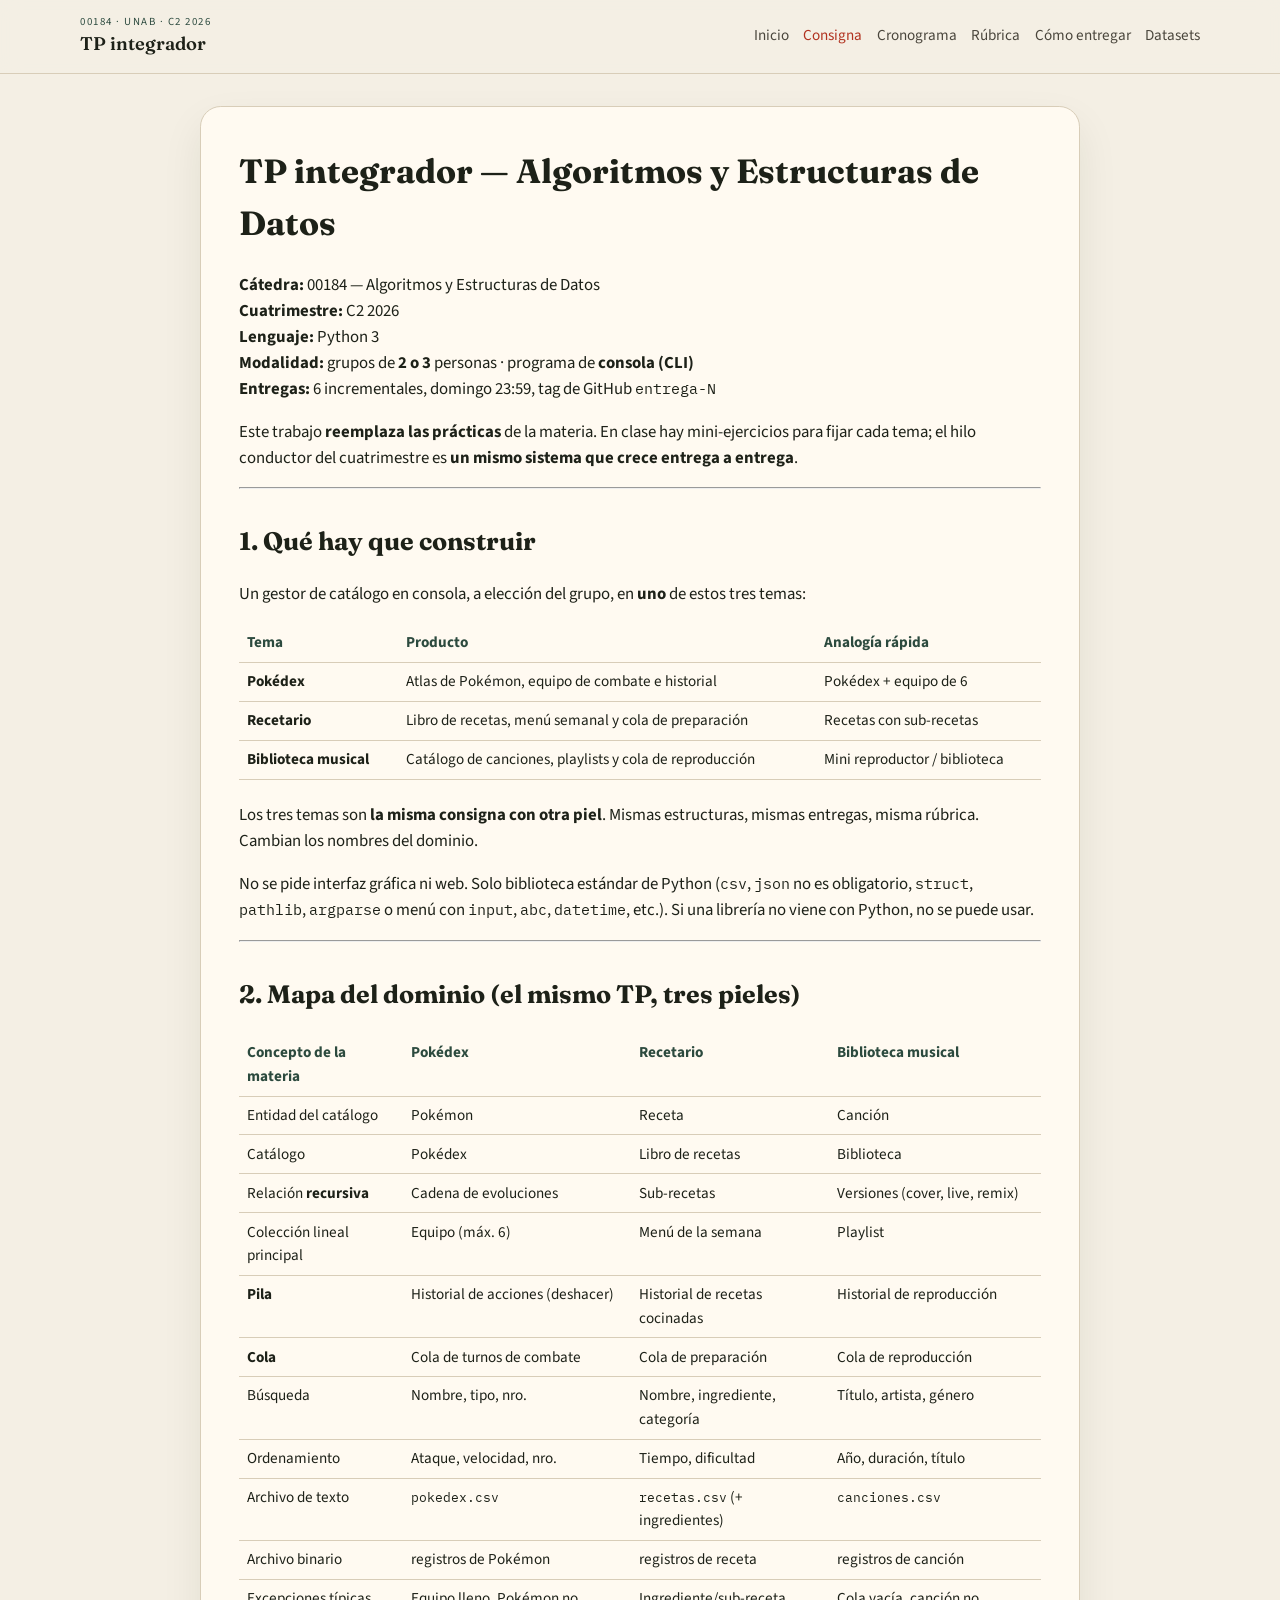
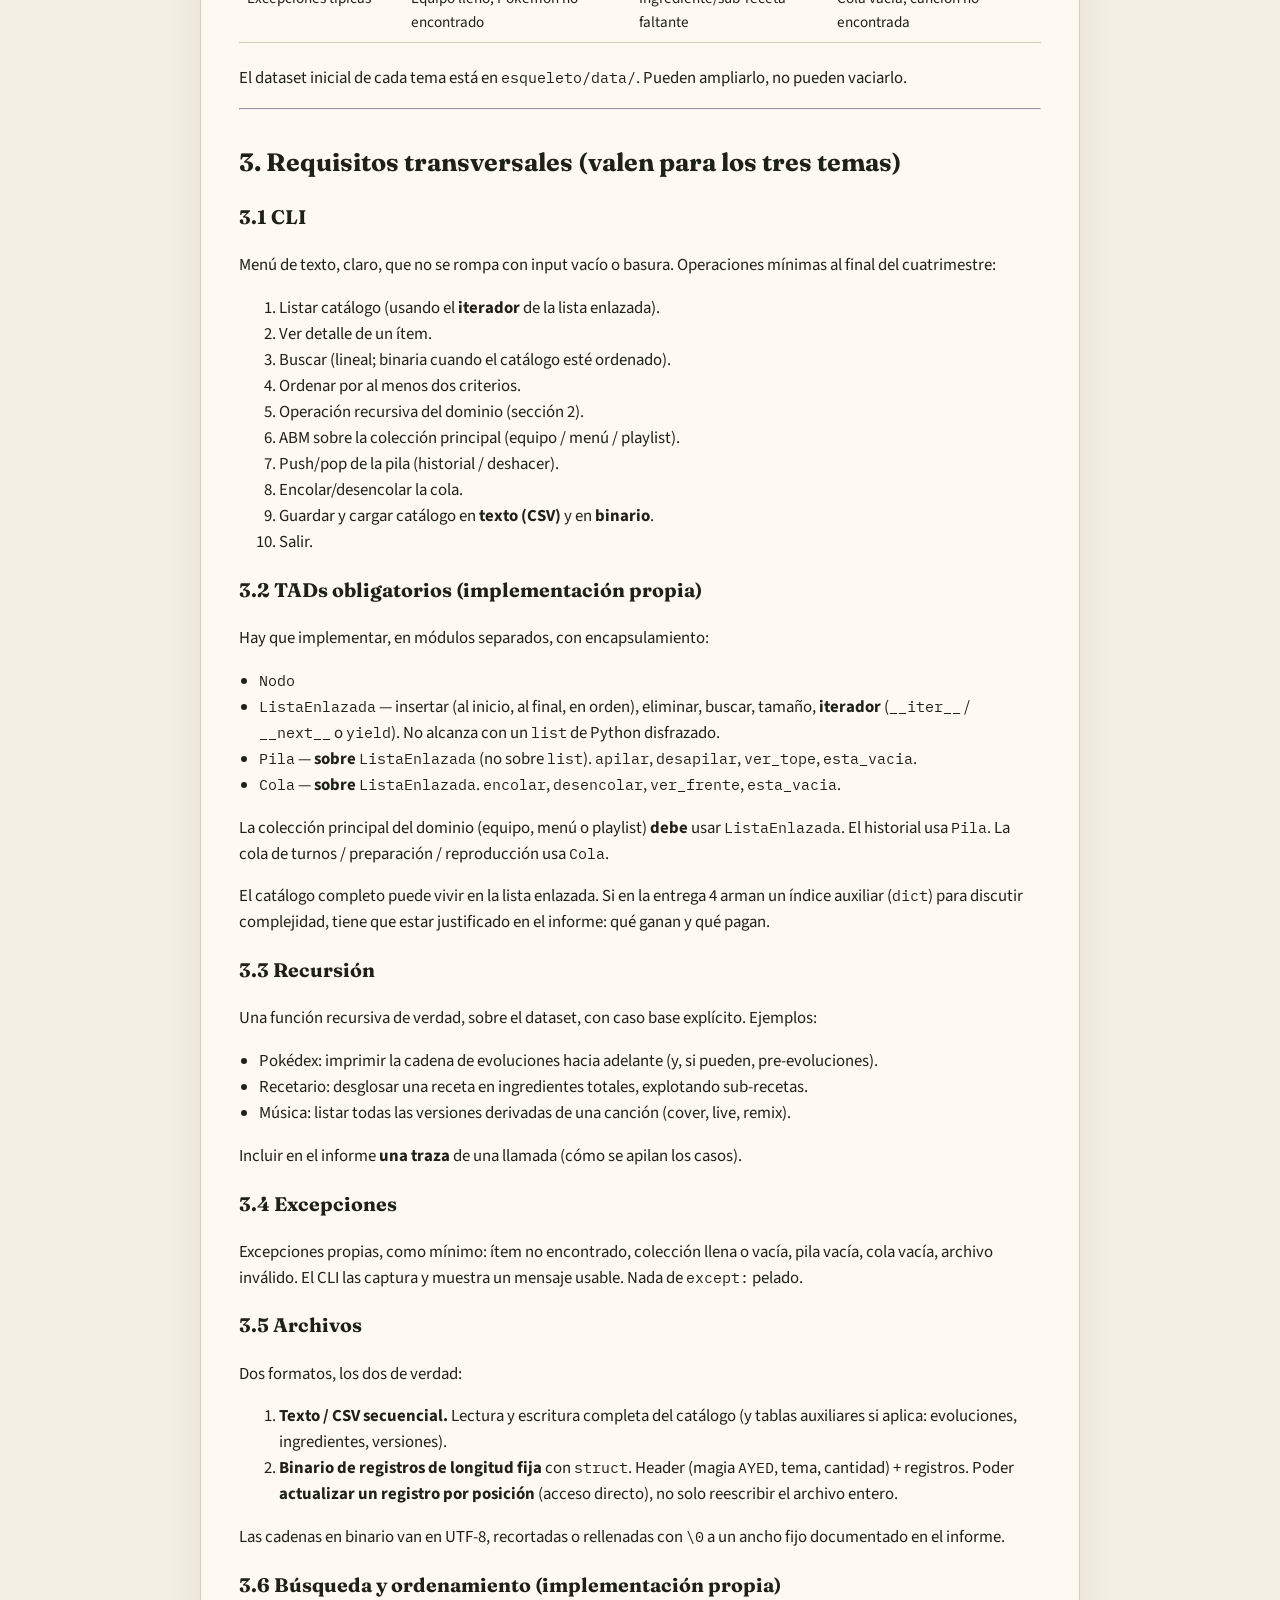
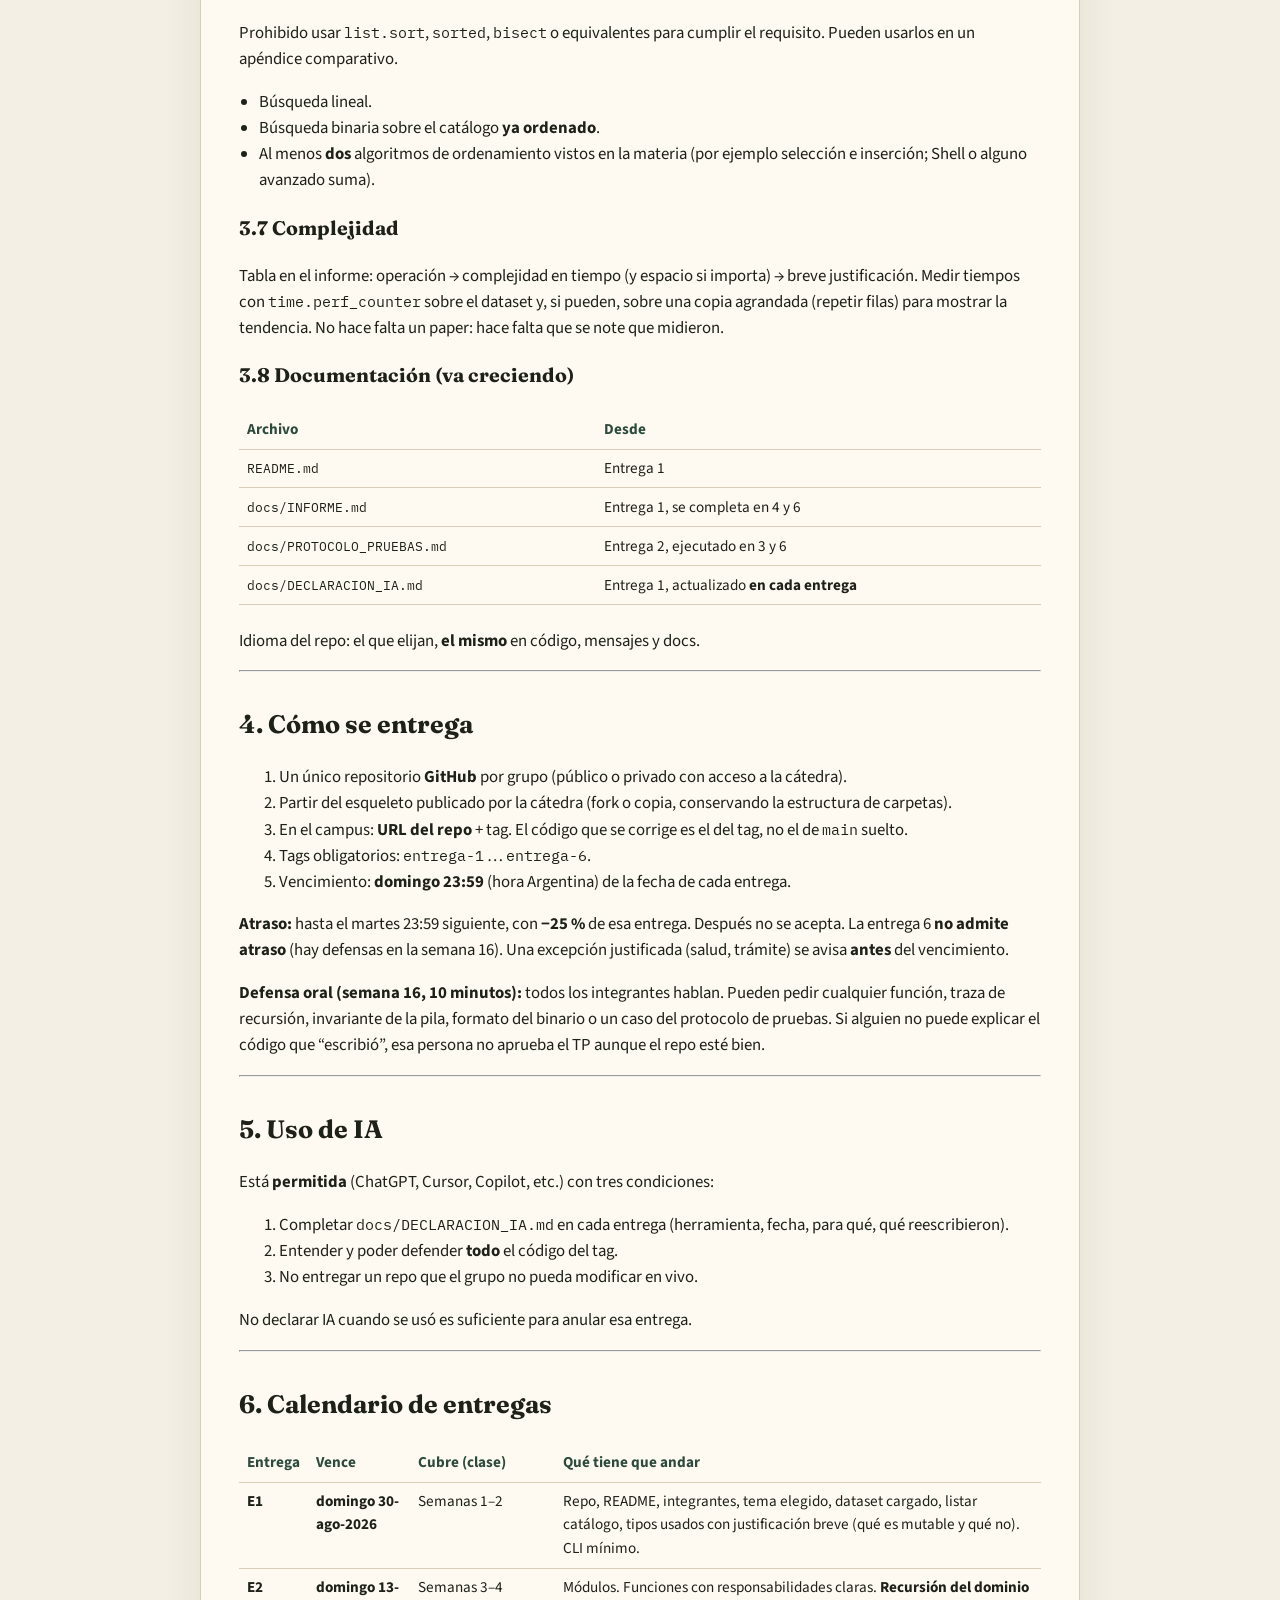
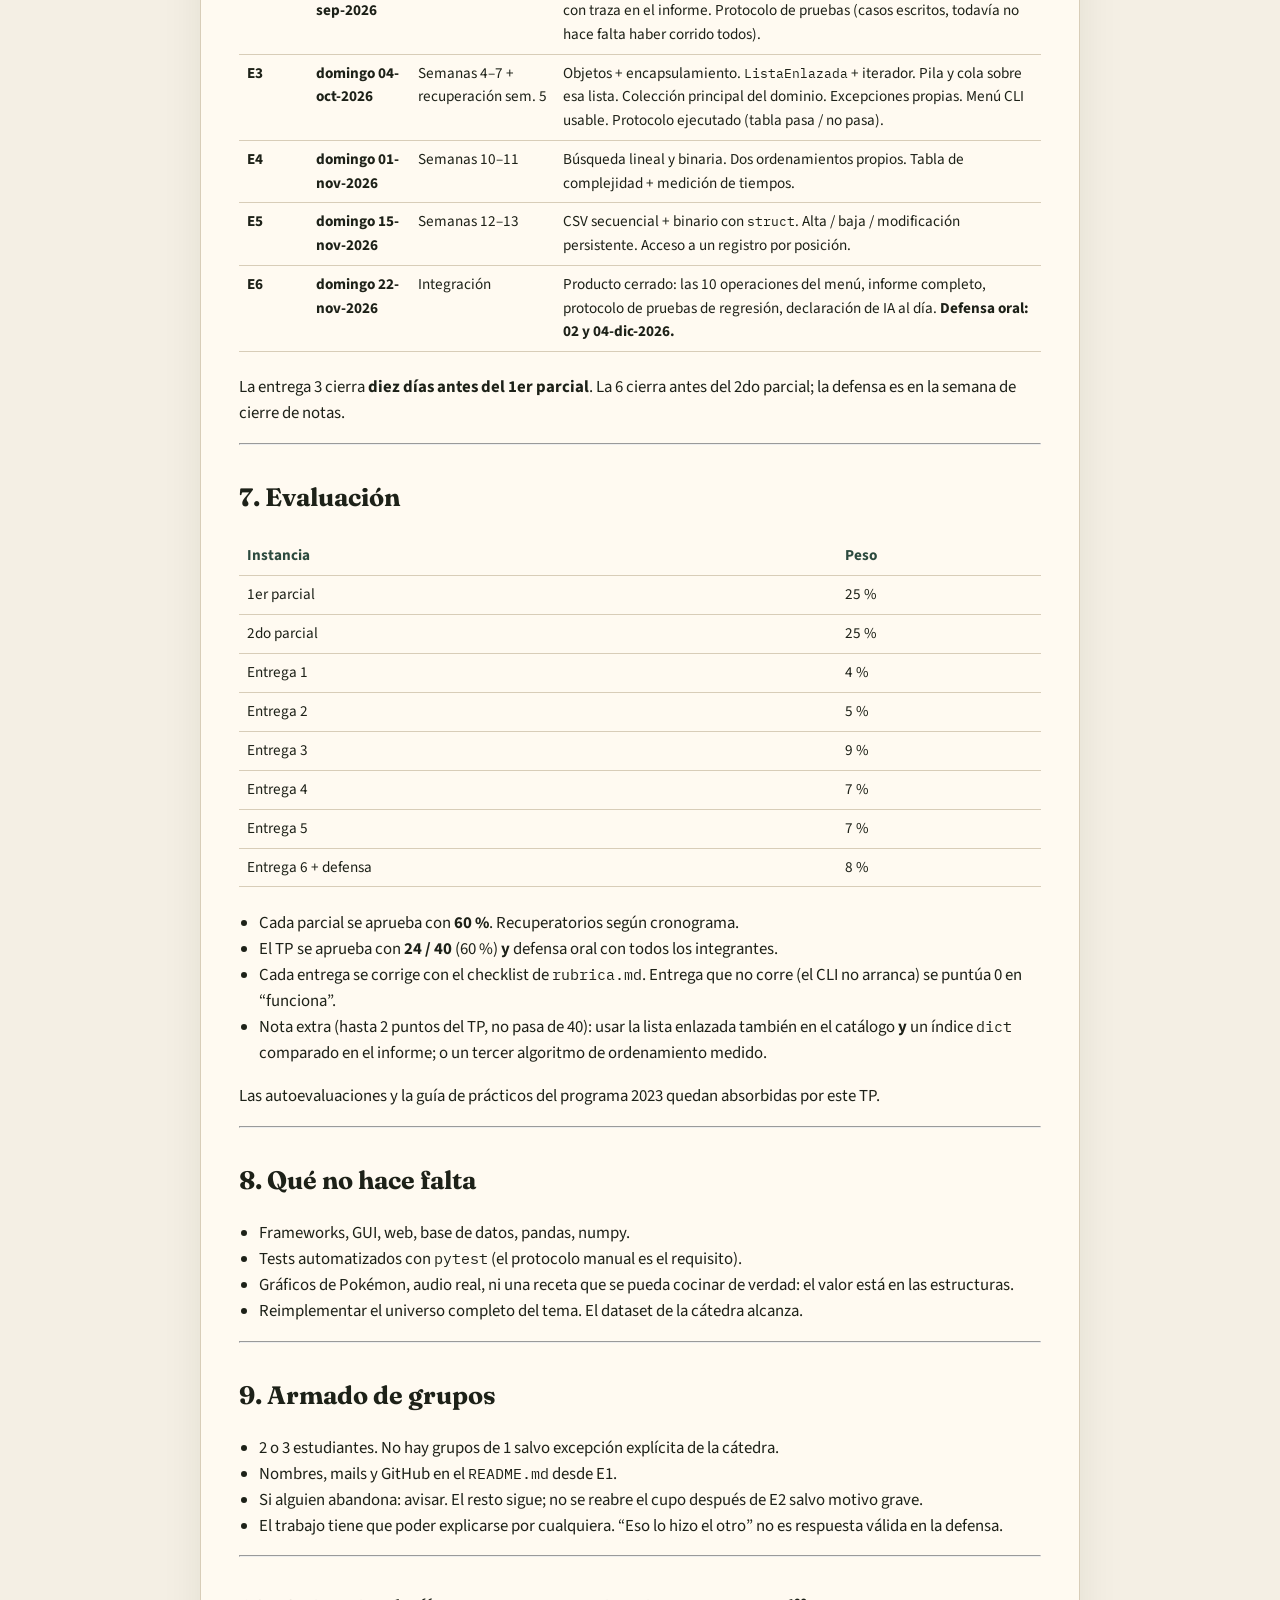
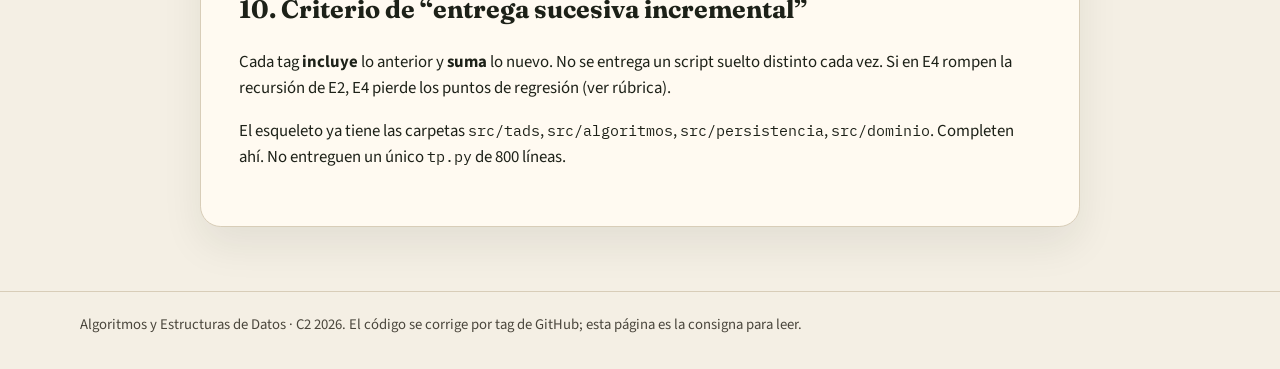
==== docs/consigna.html @ c423f1ad "Publicar TP integrador AyED C2 2026 con sitio GitHub Pages. Co-authored-by: Cursor <cursoragent@curs" ====
<!DOCTYPE html>
<html lang="es">
<head>
  <meta charset="utf-8">
  <meta name="viewport" content="width=device-width, initial-scale=1">
  <title>Consigna — AyED C2 2026</title>
  <link rel="preconnect" href="https://fonts.googleapis.com">
  <link rel="preconnect" href="https://fonts.gstatic.com" crossorigin>
  <link href="https://fonts.googleapis.com/css2?family=Fraunces:opsz,wght@9..144,500;9..144,600&family=IBM+Plex+Mono:wght@400;600&family=Source+Sans+3:wght@400;600;700&display=swap" rel="stylesheet">
  <link rel="stylesheet" href="assets/style.css">
</head>
<body>
  <header class="site-header">
    <div class="wrap header-inner">
      <a class="brand" href="index.html">
        <small>00184 · UNaB · C2 2026</small>
        <strong>TP integrador</strong>
      </a>
      <nav>
        <a href="index.html">Inicio</a>
        <a href="consigna.html" aria-current="page">Consigna</a>
        <a href="cronograma.html">Cronograma</a>
        <a href="rubrica.html">Rúbrica</a>
        <a href="entregar.html">Cómo entregar</a>
        <a href="datasets.html">Datasets</a>
      </nav>
    </div>
  </header>
  <main class="doc">
    <h1>TP integrador — Algoritmos y Estructuras de Datos</h1>
<p><strong>Cátedra:</strong> 00184 — Algoritmos y Estructuras de Datos<br />
<strong>Cuatrimestre:</strong> C2 2026<br />
<strong>Lenguaje:</strong> Python 3<br />
<strong>Modalidad:</strong> grupos de <strong>2 o 3</strong> personas · programa de <strong>consola (CLI)</strong><br />
<strong>Entregas:</strong> 6 incrementales, domingo 23:59, tag de GitHub <code>entrega-N</code></p>
<p>Este trabajo <strong>reemplaza las prácticas</strong> de la materia. En clase hay mini-ejercicios para fijar cada tema; el hilo conductor del cuatrimestre es <strong>un mismo sistema que crece entrega a entrega</strong>.</p>
<hr />
<h2>1. Qué hay que construir</h2>
<p>Un gestor de catálogo en consola, a elección del grupo, en <strong>uno</strong> de estos tres temas:</p>
<table>
<thead>
<tr>
<th>Tema</th>
<th>Producto</th>
<th>Analogía rápida</th>
</tr>
</thead>
<tbody>
<tr>
<td><strong>Pokédex</strong></td>
<td>Atlas de Pokémon, equipo de combate e historial</td>
<td>Pokédex + equipo de 6</td>
</tr>
<tr>
<td><strong>Recetario</strong></td>
<td>Libro de recetas, menú semanal y cola de preparación</td>
<td>Recetas con sub-recetas</td>
</tr>
<tr>
<td><strong>Biblioteca musical</strong></td>
<td>Catálogo de canciones, playlists y cola de reproducción</td>
<td>Mini reproductor / biblioteca</td>
</tr>
</tbody>
</table>
<p>Los tres temas son <strong>la misma consigna con otra piel</strong>. Mismas estructuras, mismas entregas, misma rúbrica. Cambian los nombres del dominio.</p>
<p>No se pide interfaz gráfica ni web. Solo biblioteca estándar de Python (<code>csv</code>, <code>json</code> no es obligatorio, <code>struct</code>, <code>pathlib</code>, <code>argparse</code> o menú con <code>input</code>, <code>abc</code>, <code>datetime</code>, etc.). Si una librería no viene con Python, no se puede usar.</p>
<hr />
<h2>2. Mapa del dominio (el mismo TP, tres pieles)</h2>
<table>
<thead>
<tr>
<th>Concepto de la materia</th>
<th>Pokédex</th>
<th>Recetario</th>
<th>Biblioteca musical</th>
</tr>
</thead>
<tbody>
<tr>
<td>Entidad del catálogo</td>
<td>Pokémon</td>
<td>Receta</td>
<td>Canción</td>
</tr>
<tr>
<td>Catálogo</td>
<td>Pokédex</td>
<td>Libro de recetas</td>
<td>Biblioteca</td>
</tr>
<tr>
<td>Relación <strong>recursiva</strong></td>
<td>Cadena de evoluciones</td>
<td>Sub-recetas</td>
<td>Versiones (cover, live, remix)</td>
</tr>
<tr>
<td>Colección lineal principal</td>
<td>Equipo (máx. 6)</td>
<td>Menú de la semana</td>
<td>Playlist</td>
</tr>
<tr>
<td><strong>Pila</strong></td>
<td>Historial de acciones (deshacer)</td>
<td>Historial de recetas cocinadas</td>
<td>Historial de reproducción</td>
</tr>
<tr>
<td><strong>Cola</strong></td>
<td>Cola de turnos de combate</td>
<td>Cola de preparación</td>
<td>Cola de reproducción</td>
</tr>
<tr>
<td>Búsqueda</td>
<td>Nombre, tipo, nro.</td>
<td>Nombre, ingrediente, categoría</td>
<td>Título, artista, género</td>
</tr>
<tr>
<td>Ordenamiento</td>
<td>Ataque, velocidad, nro.</td>
<td>Tiempo, dificultad</td>
<td>Año, duración, título</td>
</tr>
<tr>
<td>Archivo de texto</td>
<td><code>pokedex.csv</code></td>
<td><code>recetas.csv</code> (+ ingredientes)</td>
<td><code>canciones.csv</code></td>
</tr>
<tr>
<td>Archivo binario</td>
<td>registros de Pokémon</td>
<td>registros de receta</td>
<td>registros de canción</td>
</tr>
<tr>
<td>Excepciones típicas</td>
<td>Equipo lleno, Pokémon no encontrado</td>
<td>Ingrediente/sub-receta faltante</td>
<td>Cola vacía, canción no encontrada</td>
</tr>
</tbody>
</table>
<p>El dataset inicial de cada tema está en <code>esqueleto/data/</code>. Pueden ampliarlo, no pueden vaciarlo.</p>
<hr />
<h2>3. Requisitos transversales (valen para los tres temas)</h2>
<h3>3.1 CLI</h3>
<p>Menú de texto, claro, que no se rompa con input vacío o basura. Operaciones mínimas al final del cuatrimestre:</p>
<ol>
<li>Listar catálogo (usando el <strong>iterador</strong> de la lista enlazada).</li>
<li>Ver detalle de un ítem.</li>
<li>Buscar (lineal; binaria cuando el catálogo esté ordenado).</li>
<li>Ordenar por al menos dos criterios.</li>
<li>Operación recursiva del dominio (sección 2).</li>
<li>ABM sobre la colección principal (equipo / menú / playlist).</li>
<li>Push/pop de la pila (historial / deshacer).</li>
<li>Encolar/desencolar la cola.</li>
<li>Guardar y cargar catálogo en <strong>texto (CSV)</strong> y en <strong>binario</strong>.</li>
<li>Salir.</li>
</ol>
<h3>3.2 TADs obligatorios (implementación propia)</h3>
<p>Hay que implementar, en módulos separados, con encapsulamiento:</p>
<ul>
<li><code>Nodo</code></li>
<li><code>ListaEnlazada</code> — insertar (al inicio, al final, en orden), eliminar, buscar, tamaño, <strong>iterador</strong> (<code>__iter__</code> / <code>__next__</code> o <code>yield</code>). No alcanza con un <code>list</code> de Python disfrazado.</li>
<li><code>Pila</code> — <strong>sobre</strong> <code>ListaEnlazada</code> (no sobre <code>list</code>). <code>apilar</code>, <code>desapilar</code>, <code>ver_tope</code>, <code>esta_vacia</code>.</li>
<li><code>Cola</code> — <strong>sobre</strong> <code>ListaEnlazada</code>. <code>encolar</code>, <code>desencolar</code>, <code>ver_frente</code>, <code>esta_vacia</code>.</li>
</ul>
<p>La colección principal del dominio (equipo, menú o playlist) <strong>debe</strong> usar <code>ListaEnlazada</code>. El historial usa <code>Pila</code>. La cola de turnos / preparación / reproducción usa <code>Cola</code>.</p>
<p>El catálogo completo puede vivir en la lista enlazada. Si en la entrega 4 arman un índice auxiliar (<code>dict</code>) para discutir complejidad, tiene que estar justificado en el informe: qué ganan y qué pagan.</p>
<h3>3.3 Recursión</h3>
<p>Una función recursiva de verdad, sobre el dataset, con caso base explícito. Ejemplos:</p>
<ul>
<li>Pokédex: imprimir la cadena de evoluciones hacia adelante (y, si pueden, pre-evoluciones).</li>
<li>Recetario: desglosar una receta en ingredientes totales, explotando sub-recetas.</li>
<li>Música: listar todas las versiones derivadas de una canción (cover, live, remix).</li>
</ul>
<p>Incluir en el informe <strong>una traza</strong> de una llamada (cómo se apilan los casos).</p>
<h3>3.4 Excepciones</h3>
<p>Excepciones propias, como mínimo: ítem no encontrado, colección llena o vacía, pila vacía, cola vacía, archivo inválido. El CLI las captura y muestra un mensaje usable. Nada de <code>except:</code> pelado.</p>
<h3>3.5 Archivos</h3>
<p>Dos formatos, los dos de verdad:</p>
<ol>
<li><strong>Texto / CSV secuencial.</strong> Lectura y escritura completa del catálogo (y tablas auxiliares si aplica: evoluciones, ingredientes, versiones).</li>
<li><strong>Binario de registros de longitud fija</strong> con <code>struct</code>. Header (magia <code>AYED</code>, tema, cantidad) + registros. Poder <strong>actualizar un registro por posición</strong> (acceso directo), no solo reescribir el archivo entero.</li>
</ol>
<p>Las cadenas en binario van en UTF-8, recortadas o rellenadas con <code>\0</code> a un ancho fijo documentado en el informe.</p>
<h3>3.6 Búsqueda y ordenamiento (implementación propia)</h3>
<p>Prohibido usar <code>list.sort</code>, <code>sorted</code>, <code>bisect</code> o equivalentes para cumplir el requisito. Pueden usarlos en un apéndice comparativo.</p>
<ul>
<li>Búsqueda lineal.</li>
<li>Búsqueda binaria sobre el catálogo <strong>ya ordenado</strong>.</li>
<li>Al menos <strong>dos</strong> algoritmos de ordenamiento vistos en la materia (por ejemplo selección e inserción; Shell o alguno avanzado suma).</li>
</ul>
<h3>3.7 Complejidad</h3>
<p>Tabla en el informe: operación → complejidad en tiempo (y espacio si importa) → breve justificación. Medir tiempos con <code>time.perf_counter</code> sobre el dataset y, si pueden, sobre una copia agrandada (repetir filas) para mostrar la tendencia. No hace falta un paper: hace falta que se note que midieron.</p>
<h3>3.8 Documentación (va creciendo)</h3>
<table>
<thead>
<tr>
<th>Archivo</th>
<th>Desde</th>
</tr>
</thead>
<tbody>
<tr>
<td><code>README.md</code></td>
<td>Entrega 1</td>
</tr>
<tr>
<td><code>docs/INFORME.md</code></td>
<td>Entrega 1, se completa en 4 y 6</td>
</tr>
<tr>
<td><code>docs/PROTOCOLO_PRUEBAS.md</code></td>
<td>Entrega 2, ejecutado en 3 y 6</td>
</tr>
<tr>
<td><code>docs/DECLARACION_IA.md</code></td>
<td>Entrega 1, actualizado <strong>en cada entrega</strong></td>
</tr>
</tbody>
</table>
<p>Idioma del repo: el que elijan, <strong>el mismo</strong> en código, mensajes y docs.</p>
<hr />
<h2>4. Cómo se entrega</h2>
<ol>
<li>Un único repositorio <strong>GitHub</strong> por grupo (público o privado con acceso a la cátedra).</li>
<li>Partir del esqueleto publicado por la cátedra (fork o copia, conservando la estructura de carpetas).</li>
<li>En el campus: <strong>URL del repo</strong> + tag. El código que se corrige es el del tag, no el de <code>main</code> suelto.</li>
<li>Tags obligatorios: <code>entrega-1</code> … <code>entrega-6</code>.</li>
<li>Vencimiento: <strong>domingo 23:59</strong> (hora Argentina) de la fecha de cada entrega.</li>
</ol>
<p><strong>Atraso:</strong> hasta el martes 23:59 siguiente, con <strong>−25 %</strong> de esa entrega. Después no se acepta. La entrega 6 <strong>no admite atraso</strong> (hay defensas en la semana 16). Una excepción justificada (salud, trámite) se avisa <strong>antes</strong> del vencimiento.</p>
<p><strong>Defensa oral (semana 16, 10 minutos):</strong> todos los integrantes hablan. Pueden pedir cualquier función, traza de recursión, invariante de la pila, formato del binario o un caso del protocolo de pruebas. Si alguien no puede explicar el código que “escribió”, esa persona no aprueba el TP aunque el repo esté bien.</p>
<hr />
<h2>5. Uso de IA</h2>
<p>Está <strong>permitida</strong> (ChatGPT, Cursor, Copilot, etc.) con tres condiciones:</p>
<ol>
<li>Completar <code>docs/DECLARACION_IA.md</code> en cada entrega (herramienta, fecha, para qué, qué reescribieron).</li>
<li>Entender y poder defender <strong>todo</strong> el código del tag.</li>
<li>No entregar un repo que el grupo no pueda modificar en vivo.</li>
</ol>
<p>No declarar IA cuando se usó es suficiente para anular esa entrega.</p>
<hr />
<h2>6. Calendario de entregas</h2>
<table>
<thead>
<tr>
<th>Entrega</th>
<th>Vence</th>
<th>Cubre (clase)</th>
<th>Qué tiene que andar</th>
</tr>
</thead>
<tbody>
<tr>
<td><strong>E1</strong></td>
<td><strong>domingo 30-ago-2026</strong></td>
<td>Semanas 1–2</td>
<td>Repo, README, integrantes, tema elegido, dataset cargado, listar catálogo, tipos usados con justificación breve (qué es mutable y qué no). CLI mínimo.</td>
</tr>
<tr>
<td><strong>E2</strong></td>
<td><strong>domingo 13-sep-2026</strong></td>
<td>Semanas 3–4</td>
<td>Módulos. Funciones con responsabilidades claras. <strong>Recursión del dominio</strong> con traza en el informe. Protocolo de pruebas (casos escritos, todavía no hace falta haber corrido todos).</td>
</tr>
<tr>
<td><strong>E3</strong></td>
<td><strong>domingo 04-oct-2026</strong></td>
<td>Semanas 4–7 + recuperación sem. 5</td>
<td>Objetos + encapsulamiento. <code>ListaEnlazada</code> + iterador. Pila y cola sobre esa lista. Colección principal del dominio. Excepciones propias. Menú CLI usable. Protocolo ejecutado (tabla pasa / no pasa).</td>
</tr>
<tr>
<td><strong>E4</strong></td>
<td><strong>domingo 01-nov-2026</strong></td>
<td>Semanas 10–11</td>
<td>Búsqueda lineal y binaria. Dos ordenamientos propios. Tabla de complejidad + medición de tiempos.</td>
</tr>
<tr>
<td><strong>E5</strong></td>
<td><strong>domingo 15-nov-2026</strong></td>
<td>Semanas 12–13</td>
<td>CSV secuencial + binario con <code>struct</code>. Alta / baja / modificación persistente. Acceso a un registro por posición.</td>
</tr>
<tr>
<td><strong>E6</strong></td>
<td><strong>domingo 22-nov-2026</strong></td>
<td>Integración</td>
<td>Producto cerrado: las 10 operaciones del menú, informe completo, protocolo de pruebas de regresión, declaración de IA al día. <strong>Defensa oral: 02 y 04-dic-2026.</strong></td>
</tr>
</tbody>
</table>
<p>La entrega 3 cierra <strong>diez días antes del 1er parcial</strong>. La 6 cierra antes del 2do parcial; la defensa es en la semana de cierre de notas.</p>
<hr />
<h2>7. Evaluación</h2>
<table>
<thead>
<tr>
<th>Instancia</th>
<th>Peso</th>
</tr>
</thead>
<tbody>
<tr>
<td>1er parcial</td>
<td>25 %</td>
</tr>
<tr>
<td>2do parcial</td>
<td>25 %</td>
</tr>
<tr>
<td>Entrega 1</td>
<td>4 %</td>
</tr>
<tr>
<td>Entrega 2</td>
<td>5 %</td>
</tr>
<tr>
<td>Entrega 3</td>
<td>9 %</td>
</tr>
<tr>
<td>Entrega 4</td>
<td>7 %</td>
</tr>
<tr>
<td>Entrega 5</td>
<td>7 %</td>
</tr>
<tr>
<td>Entrega 6 + defensa</td>
<td>8 %</td>
</tr>
</tbody>
</table>
<ul>
<li>Cada parcial se aprueba con <strong>60 %</strong>. Recuperatorios según cronograma.</li>
<li>El TP se aprueba con <strong>24 / 40</strong> (60 %) <strong>y</strong> defensa oral con todos los integrantes.</li>
<li>Cada entrega se corrige con el checklist de <code>rubrica.md</code>. Entrega que no corre (el CLI no arranca) se puntúa 0 en “funciona”.</li>
<li>Nota extra (hasta 2 puntos del TP, no pasa de 40): usar la lista enlazada también en el catálogo <strong>y</strong> un índice <code>dict</code> comparado en el informe; o un tercer algoritmo de ordenamiento medido.</li>
</ul>
<p>Las autoevaluaciones y la guía de prácticos del programa 2023 quedan absorbidas por este TP.</p>
<hr />
<h2>8. Qué no hace falta</h2>
<ul>
<li>Frameworks, GUI, web, base de datos, pandas, numpy.</li>
<li>Tests automatizados con <code>pytest</code> (el protocolo manual es el requisito).</li>
<li>Gráficos de Pokémon, audio real, ni una receta que se pueda cocinar de verdad: el valor está en las estructuras.</li>
<li>Reimplementar el universo completo del tema. El dataset de la cátedra alcanza.</li>
</ul>
<hr />
<h2>9. Armado de grupos</h2>
<ul>
<li>2 o 3 estudiantes. No hay grupos de 1 salvo excepción explícita de la cátedra.</li>
<li>Nombres, mails y GitHub en el <code>README.md</code> desde E1.</li>
<li>Si alguien abandona: avisar. El resto sigue; no se reabre el cupo después de E2 salvo motivo grave.</li>
<li>El trabajo tiene que poder explicarse por cualquiera. “Eso lo hizo el otro” no es respuesta válida en la defensa.</li>
</ul>
<hr />
<h2>10. Criterio de “entrega sucesiva incremental”</h2>
<p>Cada tag <strong>incluye</strong> lo anterior y <strong>suma</strong> lo nuevo. No se entrega un script suelto distinto cada vez. Si en E4 rompen la recursión de E2, E4 pierde los puntos de regresión (ver rúbrica).</p>
<p>El esqueleto ya tiene las carpetas <code>src/tads</code>, <code>src/algoritmos</code>, <code>src/persistencia</code>, <code>src/dominio</code>. Completen ahí. No entreguen un único <code>tp.py</code> de 800 líneas.</p>
  </main>
  <footer class="site-footer">
    <div class="wrap">Algoritmos y Estructuras de Datos · C2 2026. El código se corrige por tag de GitHub; esta página es la consigna para leer.</div>
  </footer>
</body>
</html>
---- docs/assets/style.css ----
:root {
  --ink: #1d2118;
  --ink-soft: #4a463c;
  --paper: #f4efe4;
  --paper-2: #ebe3d2;
  --card: #fffaf1;
  --rule: #d8cdb8;
  --accent: #b1321f;
  --accent-soft: #f3d4c8;
  --forest: #2c4a3e;
  --poke: #c4452d;
  --cook: #3d6b4f;
  --music: #3a4a86;
  --shadow: 0 18px 40px rgba(29, 33, 24, 0.08);
}

* { box-sizing: border-box; }

html { scroll-behavior: smooth; }

body {
  margin: 0;
  color: var(--ink);
  background:
    radial-gradient(1200px 400px at 10% -10%, #f7e7d4 0%, transparent 55%),
    var(--paper);
  font-family: "Source Sans 3", "Segoe UI", sans-serif;
  font-size: 1.05rem;
  line-height: 1.55;
}

a { color: var(--accent); }
a:hover { color: var(--ink); }

.wrap {
  width: min(1120px, calc(100% - 2rem));
  margin-inline: auto;
}

.site-header {
  position: sticky;
  top: 0;
  z-index: 20;
  background: rgba(244, 239, 228, 0.92);
  border-bottom: 1px solid var(--rule);
  backdrop-filter: blur(10px);
}

.header-inner {
  display: flex;
  align-items: center;
  justify-content: space-between;
  gap: 1rem;
  padding: 0.85rem 0;
}

.brand {
  display: flex;
  flex-direction: column;
  text-decoration: none;
  color: var(--ink);
  min-width: 12rem;
}

.brand small {
  letter-spacing: 0.14em;
  text-transform: uppercase;
  font-size: 0.68rem;
  color: var(--forest);
}

.brand strong {
  font-family: Fraunces, Georgia, serif;
  font-size: 1.15rem;
  font-weight: 600;
}

nav {
  display: flex;
  flex-wrap: wrap;
  gap: 0.4rem 0.9rem;
}

nav a {
  text-decoration: none;
  color: var(--ink-soft);
  font-size: 0.95rem;
}

nav a[aria-current="page"],
nav a:hover {
  color: var(--accent);
}

.hero {
  padding: 3.2rem 0 2.2rem;
  display: grid;
  grid-template-columns: 1.3fr 0.9fr;
  gap: 2rem;
  align-items: end;
}

.hero h1 {
  font-family: Fraunces, Georgia, serif;
  font-weight: 560;
  font-size: clamp(2.2rem, 5vw, 4.1rem);
  line-height: 1.05;
  margin: 0 0 1rem;
}

.lede {
  font-size: 1.2rem;
  color: var(--ink-soft);
  max-width: 38rem;
}

.meta-pills {
  display: flex;
  flex-wrap: wrap;
  gap: 0.5rem;
  margin: 1.2rem 0 1.5rem;
}

.pill {
  border: 1px solid var(--rule);
  background: var(--card);
  border-radius: 999px;
  padding: 0.28rem 0.75rem;
  font-size: 0.88rem;
}

.actions {
  display: flex;
  flex-wrap: wrap;
  gap: 0.7rem;
}

.btn {
  display: inline-flex;
  align-items: center;
  gap: 0.4rem;
  text-decoration: none;
  border-radius: 999px;
  padding: 0.7rem 1.15rem;
  font-weight: 600;
}

.btn-primary {
  background: var(--accent);
  color: #fffaf1;
}

.btn-primary:hover { color: #fff; filter: brightness(1.05); }

.btn-ghost {
  background: transparent;
  color: var(--ink);
  border: 1px solid var(--ink);
}

.deadline {
  background: var(--card);
  border: 1px solid var(--rule);
  box-shadow: var(--shadow);
  padding: 1.3rem 1.4rem;
  border-radius: 1.2rem;
}

.deadline span {
  display: block;
  font-size: 0.78rem;
  letter-spacing: 0.12em;
  text-transform: uppercase;
  color: var(--accent);
}

.deadline strong {
  font-family: Fraunces, Georgia, serif;
  font-size: 1.7rem;
}

.themes {
  display: grid;
  grid-template-columns: repeat(3, 1fr);
  gap: 1rem;
  margin: 0.5rem 0 2.5rem;
}

.theme {
  background: var(--card);
  border: 1px solid var(--rule);
  border-radius: 1.15rem;
  padding: 1.2rem 1.25rem 1.3rem;
  box-shadow: var(--shadow);
  min-height: 13.5rem;
}

.theme h2 {
  font-family: Fraunces, Georgia, serif;
  margin: 0.3rem 0 0.6rem;
}

.kicker {
  font-size: 0.78rem;
  letter-spacing: 0.14em;
  text-transform: uppercase;
}

.theme.poke { border-top: 5px solid var(--poke); }
.theme.cook { border-top: 5px solid var(--cook); }
.theme.music { border-top: 5px solid var(--music); }

.grid-2 {
  display: grid;
  grid-template-columns: 1.15fr 0.85fr;
  gap: 1.2rem;
  margin-bottom: 2.5rem;
}

.panel {
  background: var(--card);
  border: 1px solid var(--rule);
  border-radius: 1.15rem;
  padding: 1.2rem 1.3rem;
}

.panel h2,
.doc h1,
.doc h2,
.doc h3 {
  font-family: Fraunces, Georgia, serif;
}

.entregas {
  list-style: none;
  margin: 0;
  padding: 0;
}

.entregas li {
  display: grid;
  grid-template-columns: 3.2rem 1fr auto;
  gap: 0.7rem;
  padding: 0.7rem 0;
  border-bottom: 1px solid var(--rule);
}

.entregas li:last-child { border-bottom: 0; }

.tag {
  font-weight: 700;
  color: var(--accent);
}

.bars {
  display: flex;
  height: 1.15rem;
  border-radius: 999px;
  overflow: hidden;
  margin: 0.8rem 0 1rem;
}

.bars span:nth-child(1) { flex: 25; background: var(--forest); }
.bars span:nth-child(2) { flex: 25; background: #6a8a76; }
.bars span:nth-child(3) { flex: 40; background: var(--accent); }

.legend { font-size: 0.92rem; color: var(--ink-soft); }

.doc {
  width: min(880px, calc(100% - 2rem));
  margin: 2rem auto 4rem;
  background: var(--card);
  border: 1px solid var(--rule);
  border-radius: 1.3rem;
  padding: clamp(1.2rem, 3vw, 2.4rem);
  box-shadow: var(--shadow);
}

.doc h1 { margin-top: 0; font-size: 2.1rem; }
.doc h2 { margin-top: 2rem; }
.doc table {
  width: 100%;
  border-collapse: collapse;
  font-size: 0.95rem;
  margin: 1rem 0 1.4rem;
}
.doc th, .doc td {
  border-bottom: 1px solid var(--rule);
  text-align: left;
  padding: 0.45rem 0.5rem;
  vertical-align: top;
}
.doc th { color: var(--forest); font-weight: 700; }
.doc code, .doc pre {
  font-family: "IBM Plex Mono", Consolas, monospace;
  font-size: 0.88em;
}
.doc pre {
  background: var(--paper-2);
  padding: 0.9rem 1rem;
  overflow: auto;
  border-radius: 0.7rem;
}
.doc ul { padding-left: 1.2rem; }

.site-footer {
  border-top: 1px solid var(--rule);
  padding: 1.4rem 0 2rem;
  color: var(--ink-soft);
  font-size: 0.92rem;
}

@media (max-width: 860px) {
  .hero, .themes, .grid-2, .entregas li {
    grid-template-columns: 1fr;
  }
  .header-inner { flex-direction: column; align-items: flex-start; }
}

@media print {
  .site-header, .site-footer, .actions, .btn { display: none !important; }
  body, .doc { background: #fff; box-shadow: none; border: 0; }
}
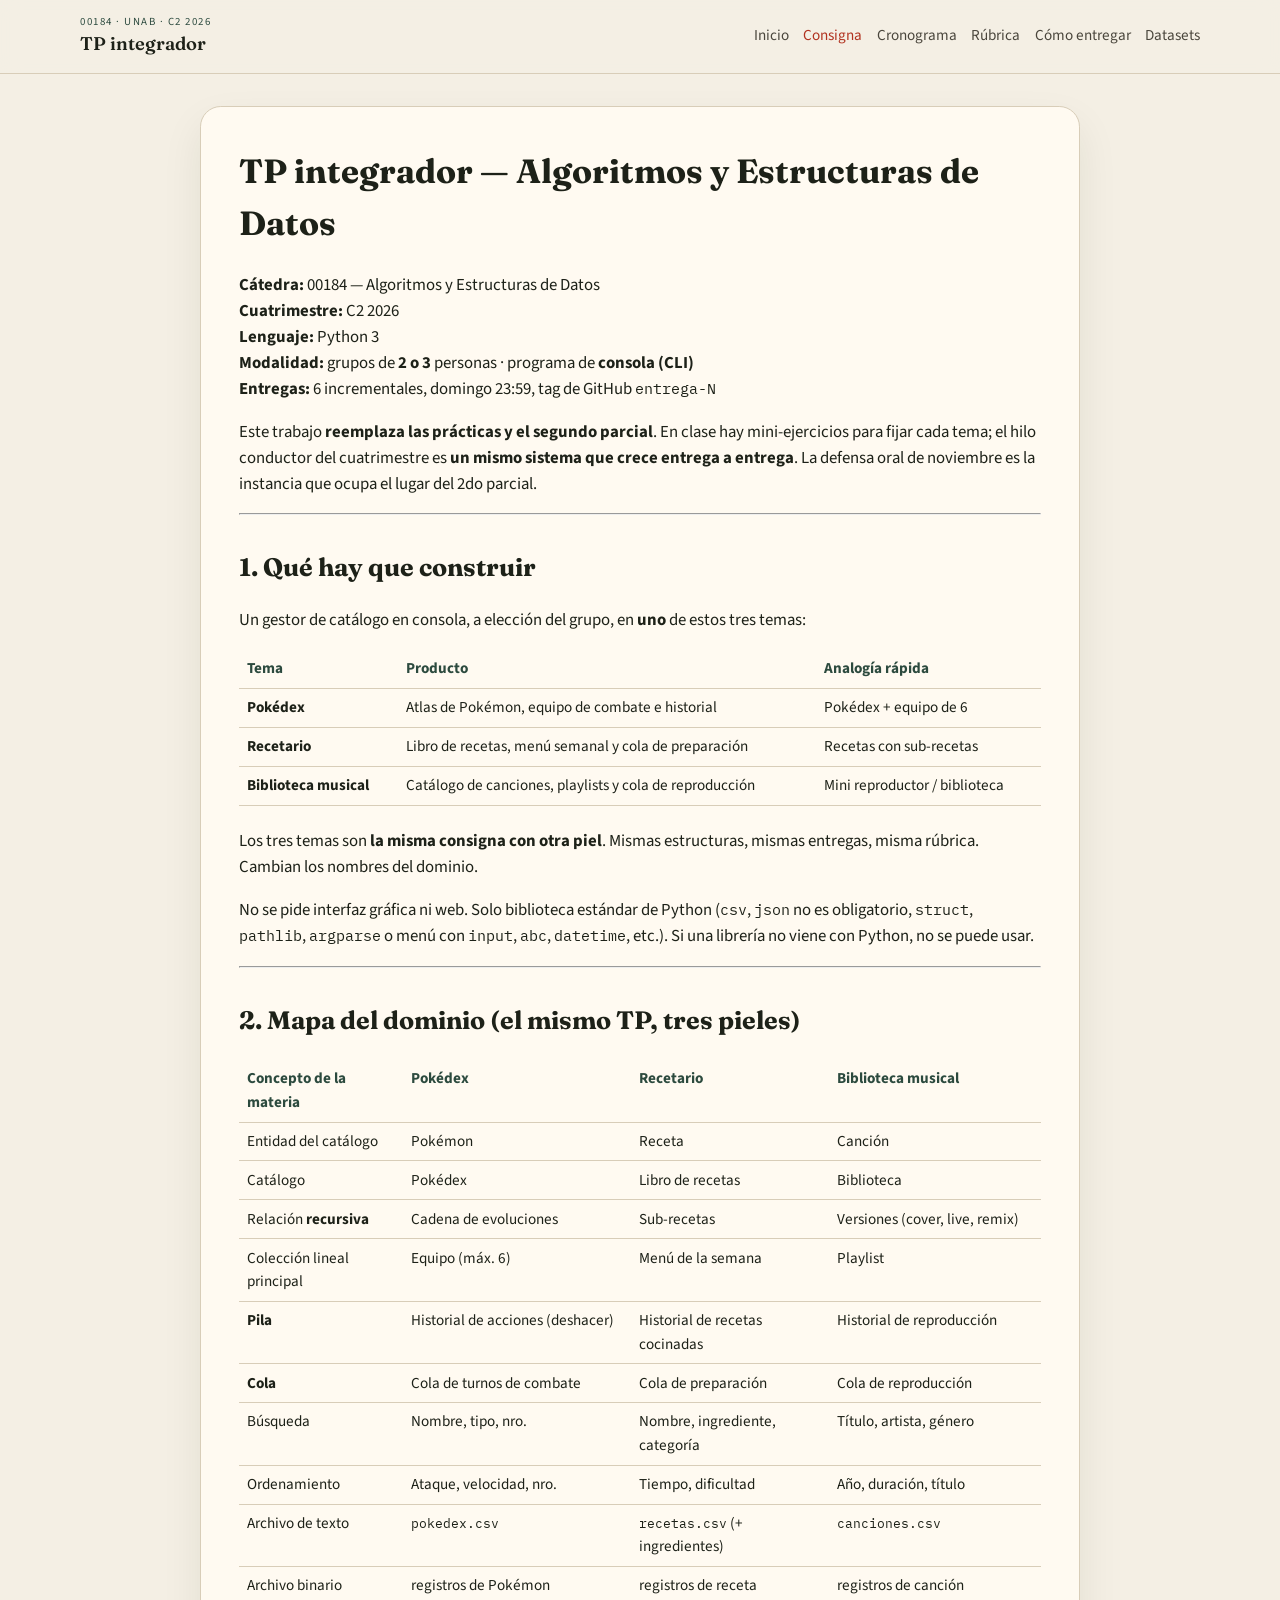
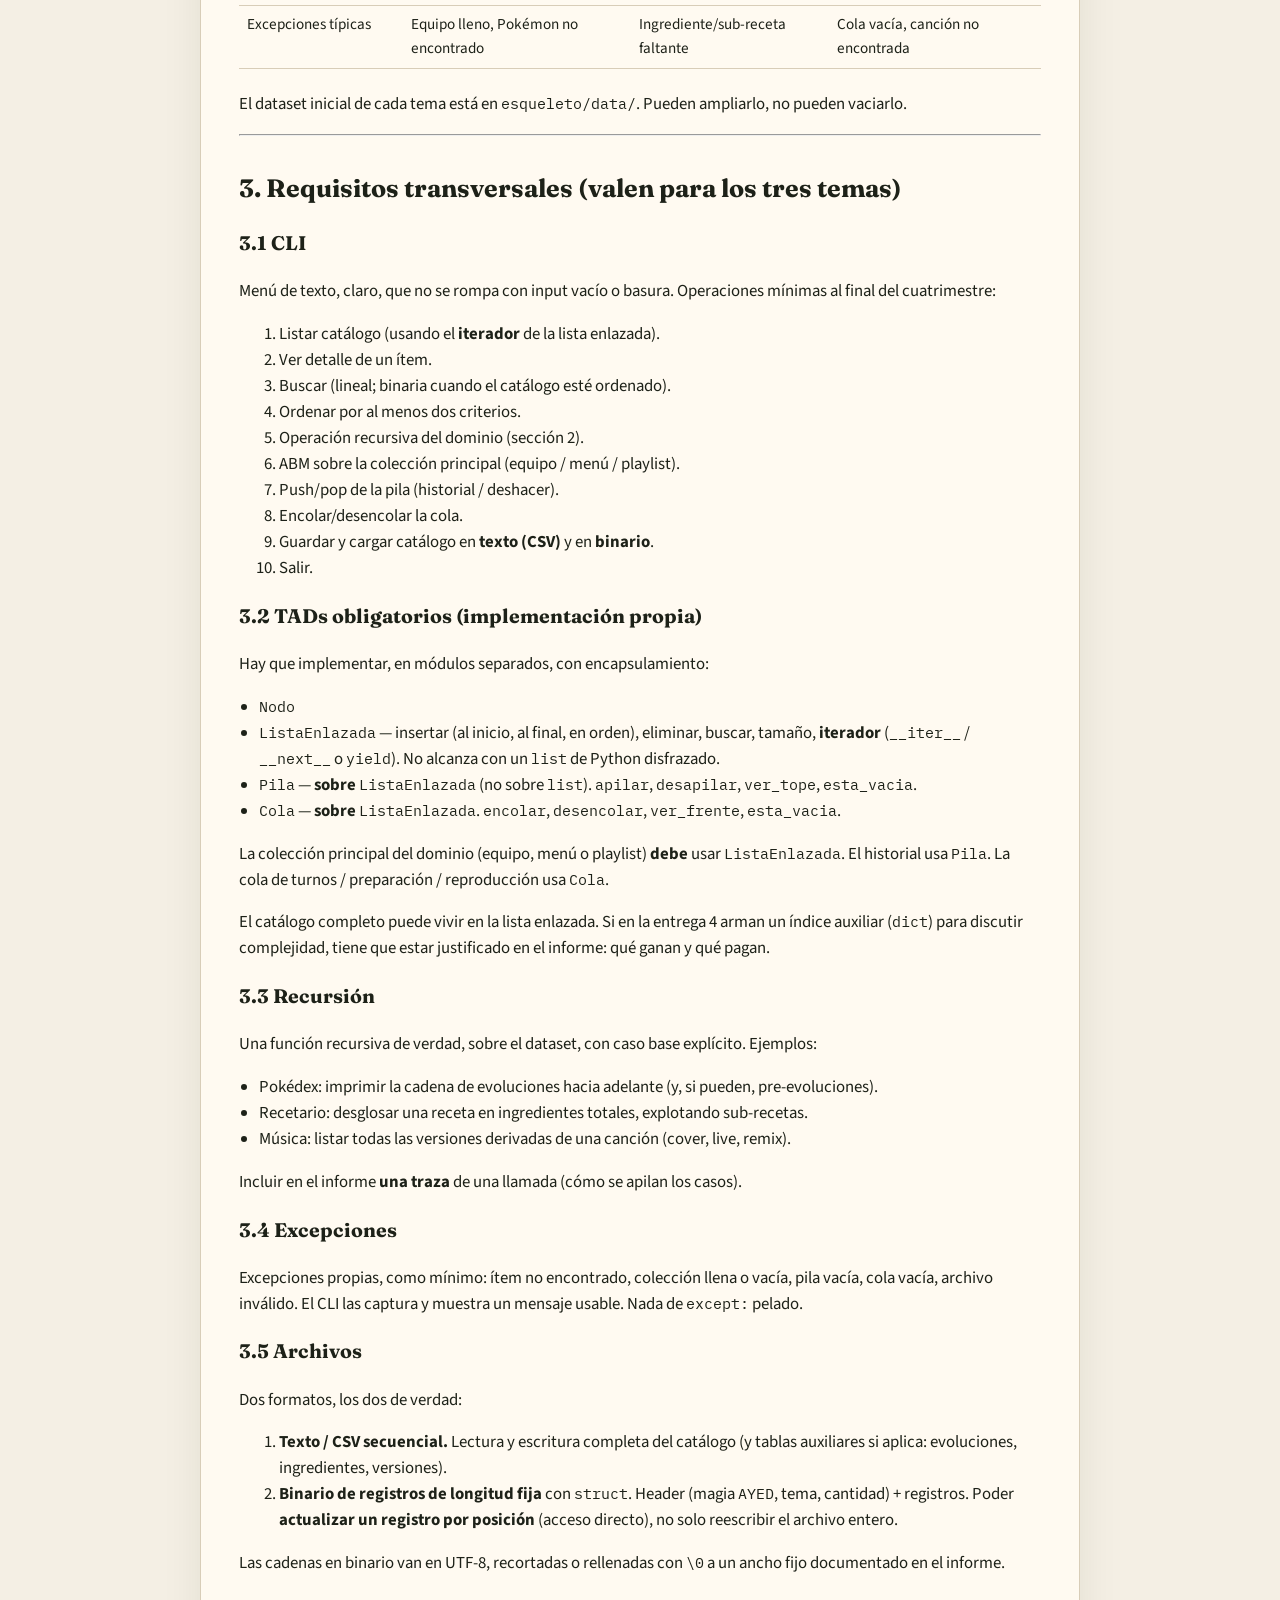
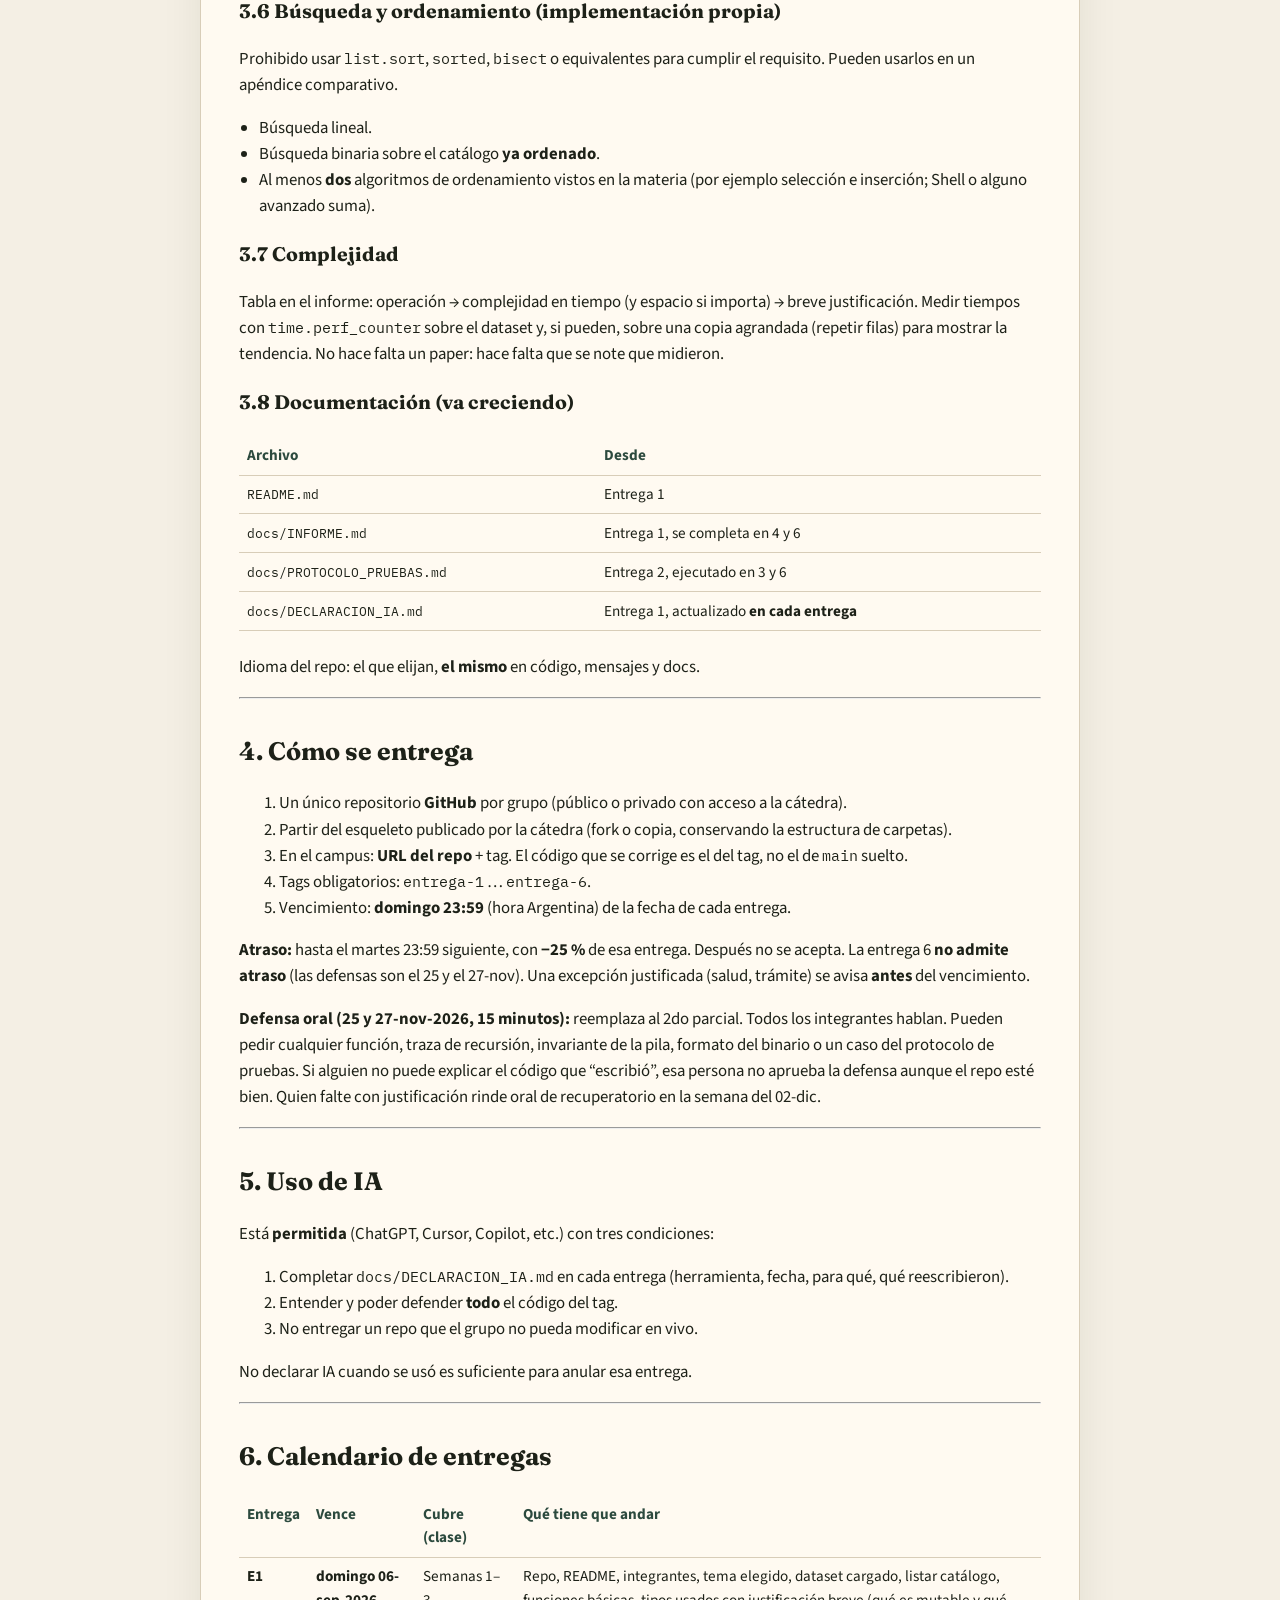
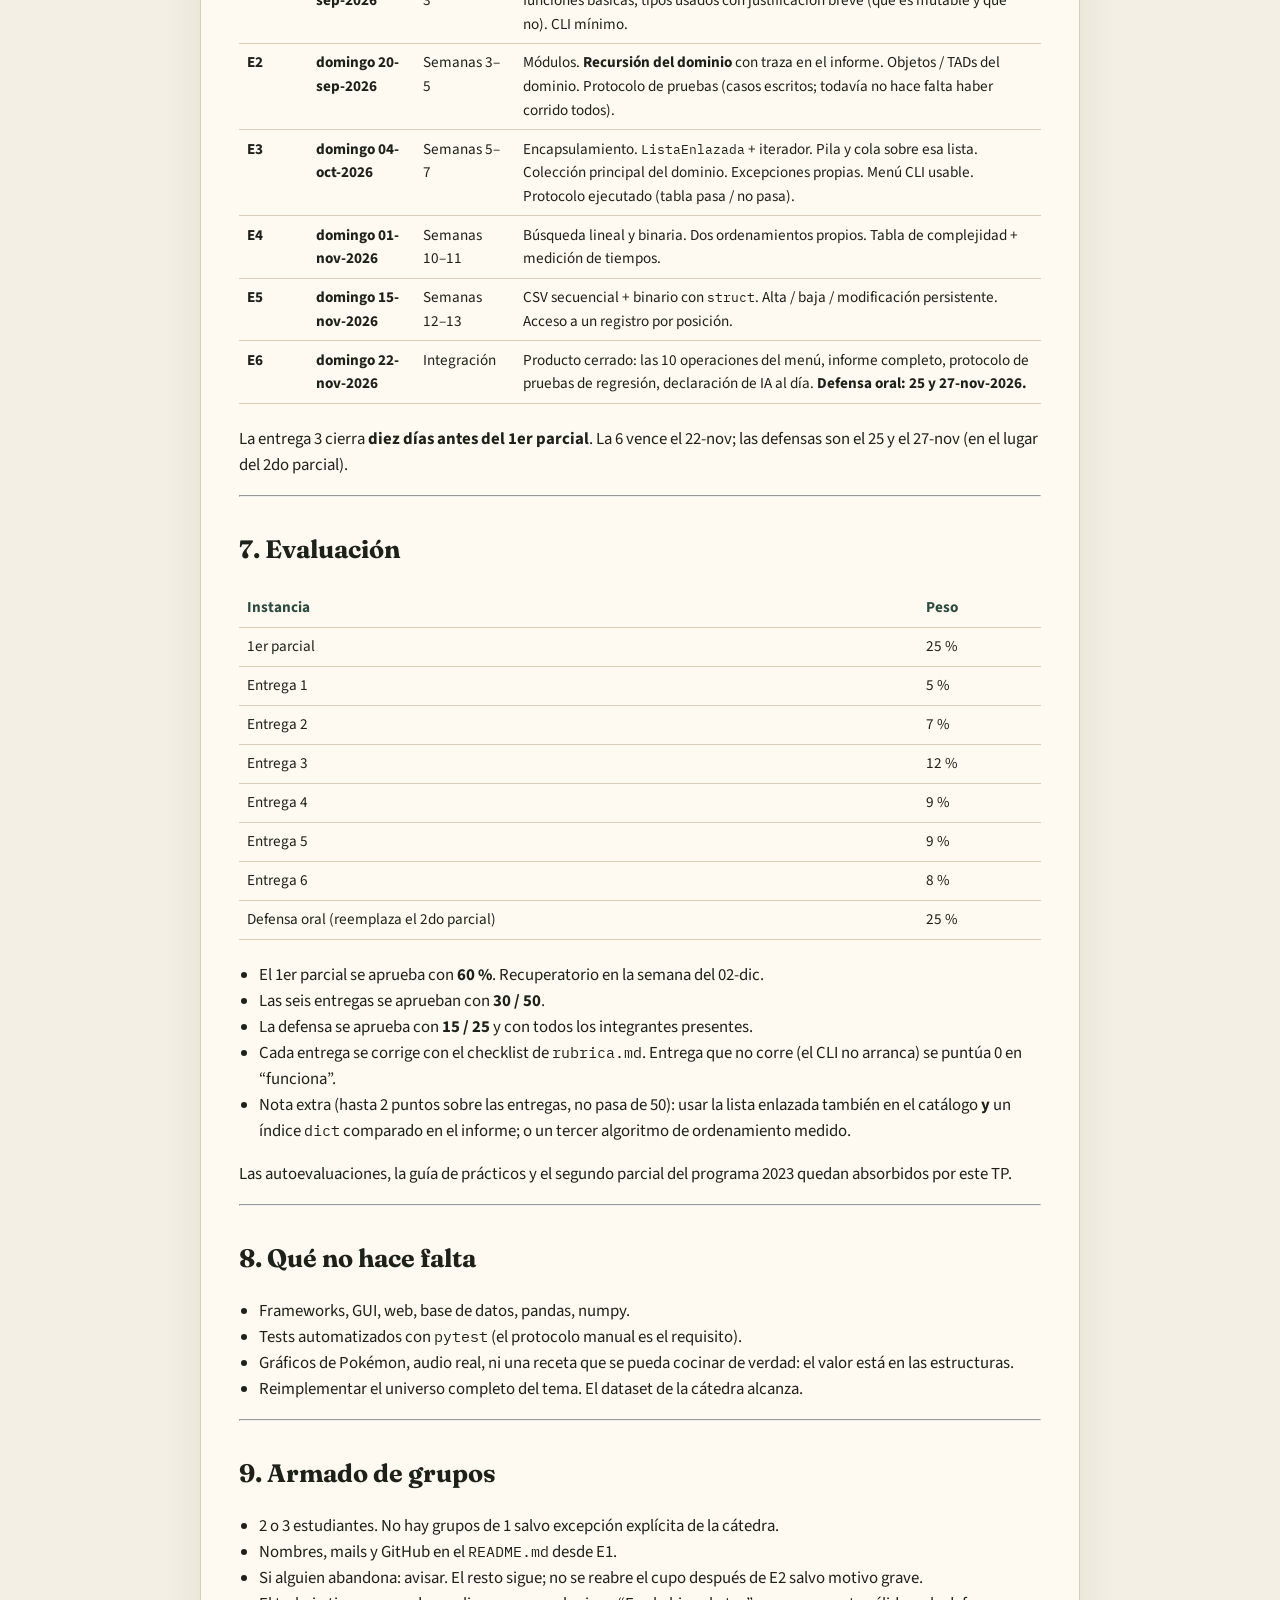
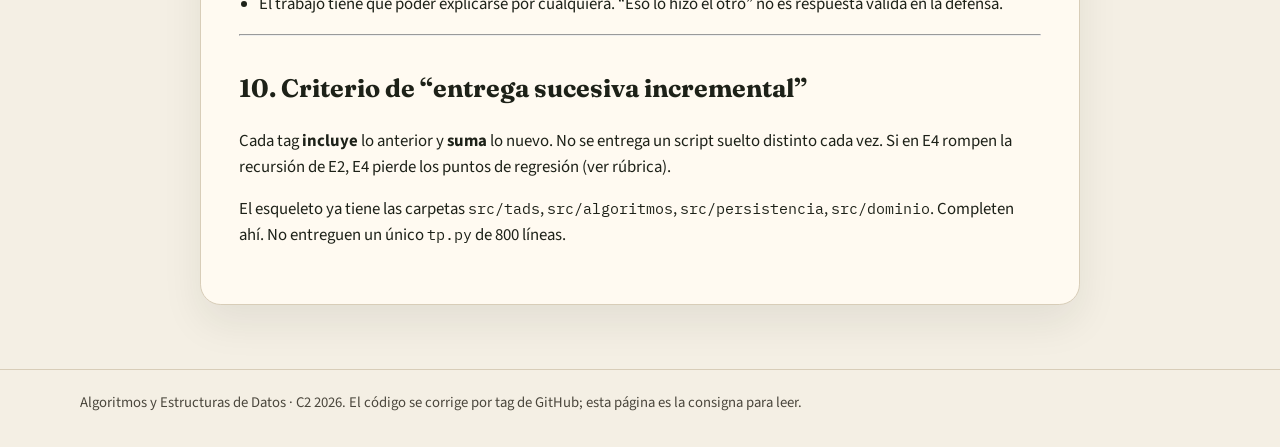
==== commit 04e08557: "Ajustar cronograma: E1 el 6-sep, sin semana suspendida, defensa en lugar del 2do parcial. Co-authore" ====
--- a/docs/consigna.html
+++ b/docs/consigna.html
@@ -33,7 +33,7 @@
 <strong>Lenguaje:</strong> Python 3<br />
 <strong>Modalidad:</strong> grupos de <strong>2 o 3</strong> personas · programa de <strong>consola (CLI)</strong><br />
 <strong>Entregas:</strong> 6 incrementales, domingo 23:59, tag de GitHub <code>entrega-N</code></p>
-<p>Este trabajo <strong>reemplaza las prácticas</strong> de la materia. En clase hay mini-ejercicios para fijar cada tema; el hilo conductor del cuatrimestre es <strong>un mismo sistema que crece entrega a entrega</strong>.</p>
+<p>Este trabajo <strong>reemplaza las prácticas y el segundo parcial</strong>. En clase hay mini-ejercicios para fijar cada tema; el hilo conductor del cuatrimestre es <strong>un mismo sistema que crece entrega a entrega</strong>. La defensa oral de noviembre es la instancia que ocupa el lugar del 2do parcial.</p>
 <hr />
 <h2>1. Qué hay que construir</h2>
 <p>Un gestor de catálogo en consola, a elección del grupo, en <strong>uno</strong> de estos tres temas:</p>
@@ -235,8 +235,8 @@
 <li>Tags obligatorios: <code>entrega-1</code> … <code>entrega-6</code>.</li>
 <li>Vencimiento: <strong>domingo 23:59</strong> (hora Argentina) de la fecha de cada entrega.</li>
 </ol>
-<p><strong>Atraso:</strong> hasta el martes 23:59 siguiente, con <strong>−25 %</strong> de esa entrega. Después no se acepta. La entrega 6 <strong>no admite atraso</strong> (hay defensas en la semana 16). Una excepción justificada (salud, trámite) se avisa <strong>antes</strong> del vencimiento.</p>
-<p><strong>Defensa oral (semana 16, 10 minutos):</strong> todos los integrantes hablan. Pueden pedir cualquier función, traza de recursión, invariante de la pila, formato del binario o un caso del protocolo de pruebas. Si alguien no puede explicar el código que “escribió”, esa persona no aprueba el TP aunque el repo esté bien.</p>
+<p><strong>Atraso:</strong> hasta el martes 23:59 siguiente, con <strong>−25 %</strong> de esa entrega. Después no se acepta. La entrega 6 <strong>no admite atraso</strong> (las defensas son el 25 y el 27-nov). Una excepción justificada (salud, trámite) se avisa <strong>antes</strong> del vencimiento.</p>
+<p><strong>Defensa oral (25 y 27-nov-2026, 15 minutos):</strong> reemplaza al 2do parcial. Todos los integrantes hablan. Pueden pedir cualquier función, traza de recursión, invariante de la pila, formato del binario o un caso del protocolo de pruebas. Si alguien no puede explicar el código que “escribió”, esa persona no aprueba la defensa aunque el repo esté bien. Quien falte con justificación rinde oral de recuperatorio en la semana del 02-dic.</p>
 <hr />
 <h2>5. Uso de IA</h2>
 <p>Está <strong>permitida</strong> (ChatGPT, Cursor, Copilot, etc.) con tres condiciones:</p>
@@ -260,21 +260,21 @@
 <tbody>
 <tr>
 <td><strong>E1</strong></td>
-<td><strong>domingo 30-ago-2026</strong></td>
-<td>Semanas 1–2</td>
-<td>Repo, README, integrantes, tema elegido, dataset cargado, listar catálogo, tipos usados con justificación breve (qué es mutable y qué no). CLI mínimo.</td>
+<td><strong>domingo 06-sep-2026</strong></td>
+<td>Semanas 1–3</td>
+<td>Repo, README, integrantes, tema elegido, dataset cargado, listar catálogo, funciones básicas, tipos usados con justificación breve (qué es mutable y qué no). CLI mínimo.</td>
 </tr>
 <tr>
 <td><strong>E2</strong></td>
-<td><strong>domingo 13-sep-2026</strong></td>
-<td>Semanas 3–4</td>
-<td>Módulos. Funciones con responsabilidades claras. <strong>Recursión del dominio</strong> con traza en el informe. Protocolo de pruebas (casos escritos, todavía no hace falta haber corrido todos).</td>
+<td><strong>domingo 20-sep-2026</strong></td>
+<td>Semanas 3–5</td>
+<td>Módulos. <strong>Recursión del dominio</strong> con traza en el informe. Objetos / TADs del dominio. Protocolo de pruebas (casos escritos; todavía no hace falta haber corrido todos).</td>
 </tr>
 <tr>
 <td><strong>E3</strong></td>
 <td><strong>domingo 04-oct-2026</strong></td>
-<td>Semanas 4–7 + recuperación sem. 5</td>
-<td>Objetos + encapsulamiento. <code>ListaEnlazada</code> + iterador. Pila y cola sobre esa lista. Colección principal del dominio. Excepciones propias. Menú CLI usable. Protocolo ejecutado (tabla pasa / no pasa).</td>
+<td>Semanas 5–7</td>
+<td>Encapsulamiento. <code>ListaEnlazada</code> + iterador. Pila y cola sobre esa lista. Colección principal del dominio. Excepciones propias. Menú CLI usable. Protocolo ejecutado (tabla pasa / no pasa).</td>
 </tr>
 <tr>
 <td><strong>E4</strong></td>
@@ -292,11 +292,11 @@
 <td><strong>E6</strong></td>
 <td><strong>domingo 22-nov-2026</strong></td>
 <td>Integración</td>
-<td>Producto cerrado: las 10 operaciones del menú, informe completo, protocolo de pruebas de regresión, declaración de IA al día. <strong>Defensa oral: 02 y 04-dic-2026.</strong></td>
-</tr>
-</tbody>
-</table>
-<p>La entrega 3 cierra <strong>diez días antes del 1er parcial</strong>. La 6 cierra antes del 2do parcial; la defensa es en la semana de cierre de notas.</p>
+<td>Producto cerrado: las 10 operaciones del menú, informe completo, protocolo de pruebas de regresión, declaración de IA al día. <strong>Defensa oral: 25 y 27-nov-2026.</strong></td>
+</tr>
+</tbody>
+</table>
+<p>La entrega 3 cierra <strong>diez días antes del 1er parcial</strong>. La 6 vence el 22-nov; las defensas son el 25 y el 27-nov (en el lugar del 2do parcial).</p>
 <hr />
 <h2>7. Evaluación</h2>
 <table>
@@ -312,42 +312,43 @@
 <td>25 %</td>
 </tr>
 <tr>
-<td>2do parcial</td>
+<td>Entrega 1</td>
+<td>5 %</td>
+</tr>
+<tr>
+<td>Entrega 2</td>
+<td>7 %</td>
+</tr>
+<tr>
+<td>Entrega 3</td>
+<td>12 %</td>
+</tr>
+<tr>
+<td>Entrega 4</td>
+<td>9 %</td>
+</tr>
+<tr>
+<td>Entrega 5</td>
+<td>9 %</td>
+</tr>
+<tr>
+<td>Entrega 6</td>
+<td>8 %</td>
+</tr>
+<tr>
+<td>Defensa oral (reemplaza el 2do parcial)</td>
 <td>25 %</td>
 </tr>
-<tr>
-<td>Entrega 1</td>
-<td>4 %</td>
-</tr>
-<tr>
-<td>Entrega 2</td>
-<td>5 %</td>
-</tr>
-<tr>
-<td>Entrega 3</td>
-<td>9 %</td>
-</tr>
-<tr>
-<td>Entrega 4</td>
-<td>7 %</td>
-</tr>
-<tr>
-<td>Entrega 5</td>
-<td>7 %</td>
-</tr>
-<tr>
-<td>Entrega 6 + defensa</td>
-<td>8 %</td>
-</tr>
-</tbody>
-</table>
-<ul>
-<li>Cada parcial se aprueba con <strong>60 %</strong>. Recuperatorios según cronograma.</li>
-<li>El TP se aprueba con <strong>24 / 40</strong> (60 %) <strong>y</strong> defensa oral con todos los integrantes.</li>
+</tbody>
+</table>
+<ul>
+<li>El 1er parcial se aprueba con <strong>60 %</strong>. Recuperatorio en la semana del 02-dic.</li>
+<li>Las seis entregas se aprueban con <strong>30 / 50</strong>.</li>
+<li>La defensa se aprueba con <strong>15 / 25</strong> y con todos los integrantes presentes.</li>
 <li>Cada entrega se corrige con el checklist de <code>rubrica.md</code>. Entrega que no corre (el CLI no arranca) se puntúa 0 en “funciona”.</li>
-<li>Nota extra (hasta 2 puntos del TP, no pasa de 40): usar la lista enlazada también en el catálogo <strong>y</strong> un índice <code>dict</code> comparado en el informe; o un tercer algoritmo de ordenamiento medido.</li>
-</ul>
-<p>Las autoevaluaciones y la guía de prácticos del programa 2023 quedan absorbidas por este TP.</p>
+<li>Nota extra (hasta 2 puntos sobre las entregas, no pasa de 50): usar la lista enlazada también en el catálogo <strong>y</strong> un índice <code>dict</code> comparado en el informe; o un tercer algoritmo de ordenamiento medido.</li>
+</ul>
+<p>Las autoevaluaciones, la guía de prácticos y el segundo parcial del programa 2023 quedan absorbidos por este TP.</p>
 <hr />
 <h2>8. Qué no hace falta</h2>
 <ul>
--- a/docs/assets/style.css
+++ b/docs/assets/style.css
@@ -261,8 +261,8 @@
 }
 
 .bars span:nth-child(1) { flex: 25; background: var(--forest); }
-.bars span:nth-child(2) { flex: 25; background: #6a8a76; }
-.bars span:nth-child(3) { flex: 40; background: var(--accent); }
+.bars span:nth-child(2) { flex: 50; background: var(--accent); }
+.bars span:nth-child(3) { flex: 25; background: #6a8a76; }
 
 .legend { font-size: 0.92rem; color: var(--ink-soft); }
 
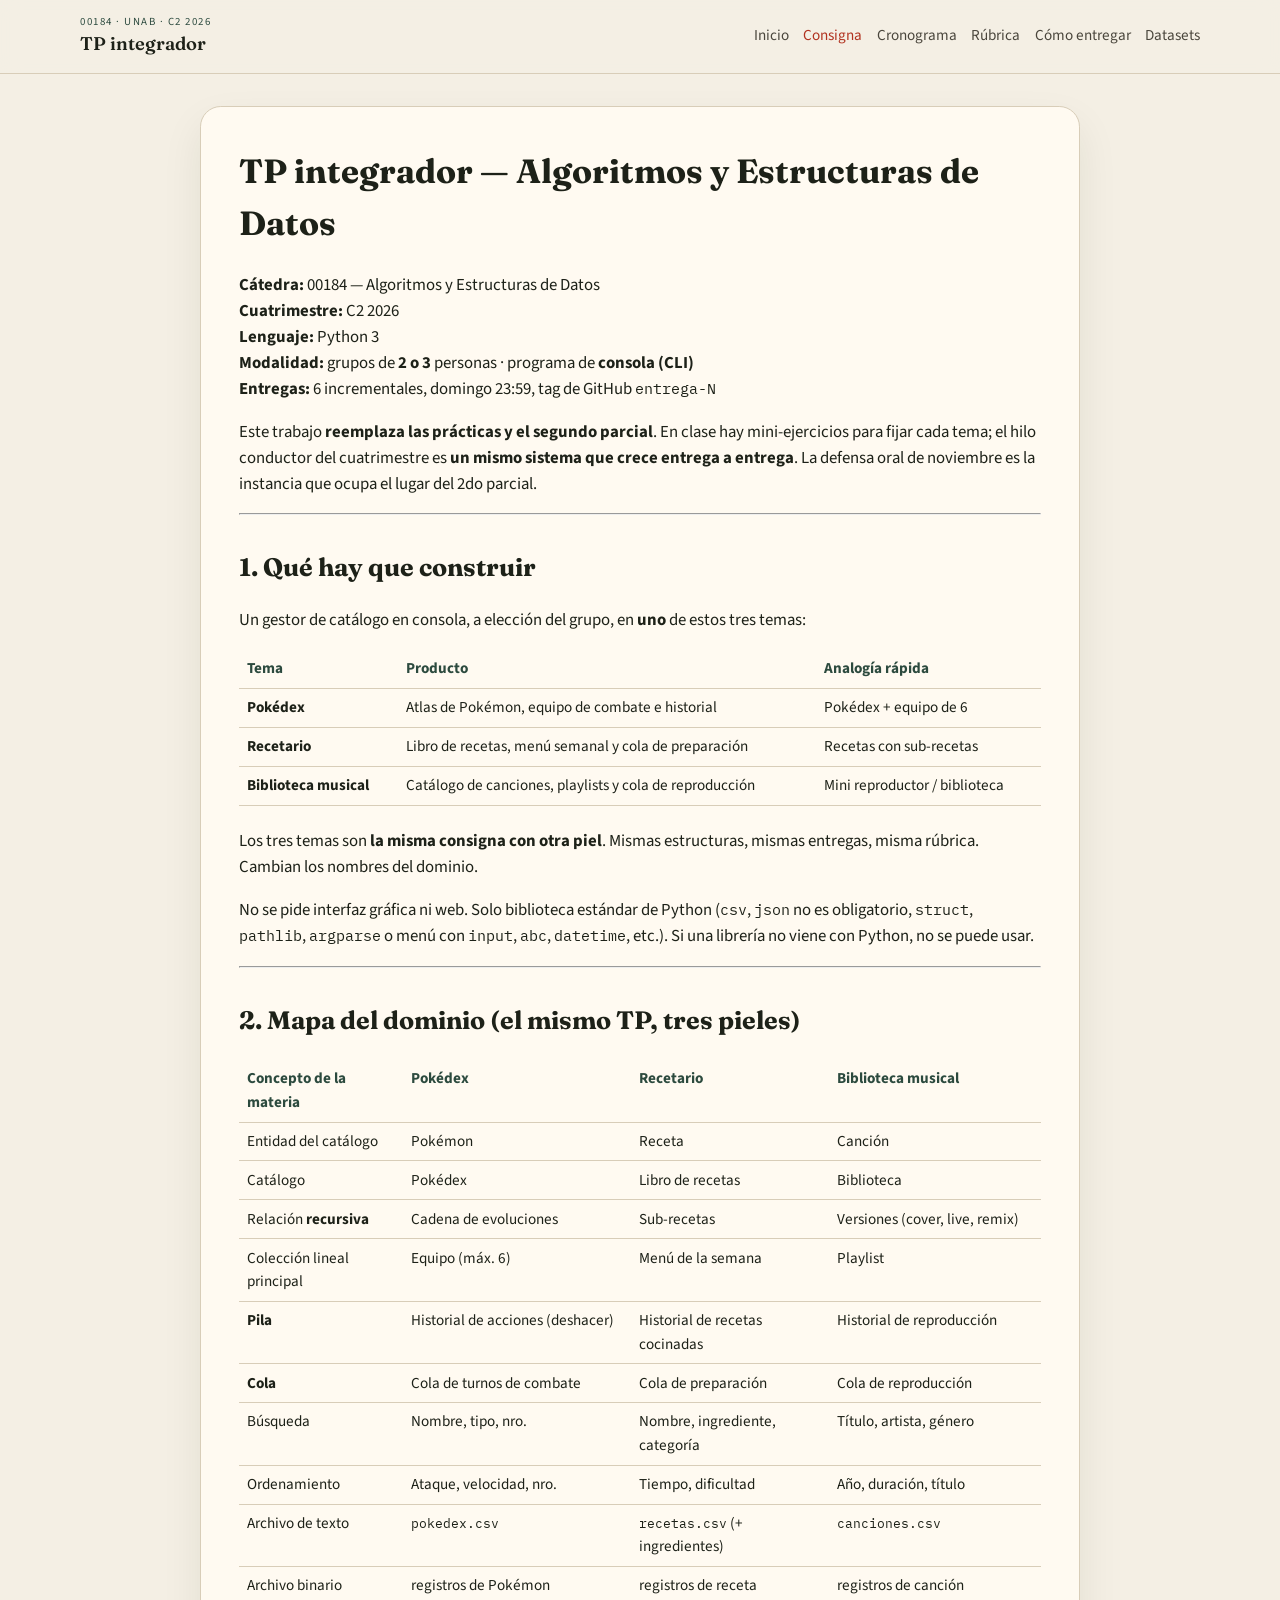
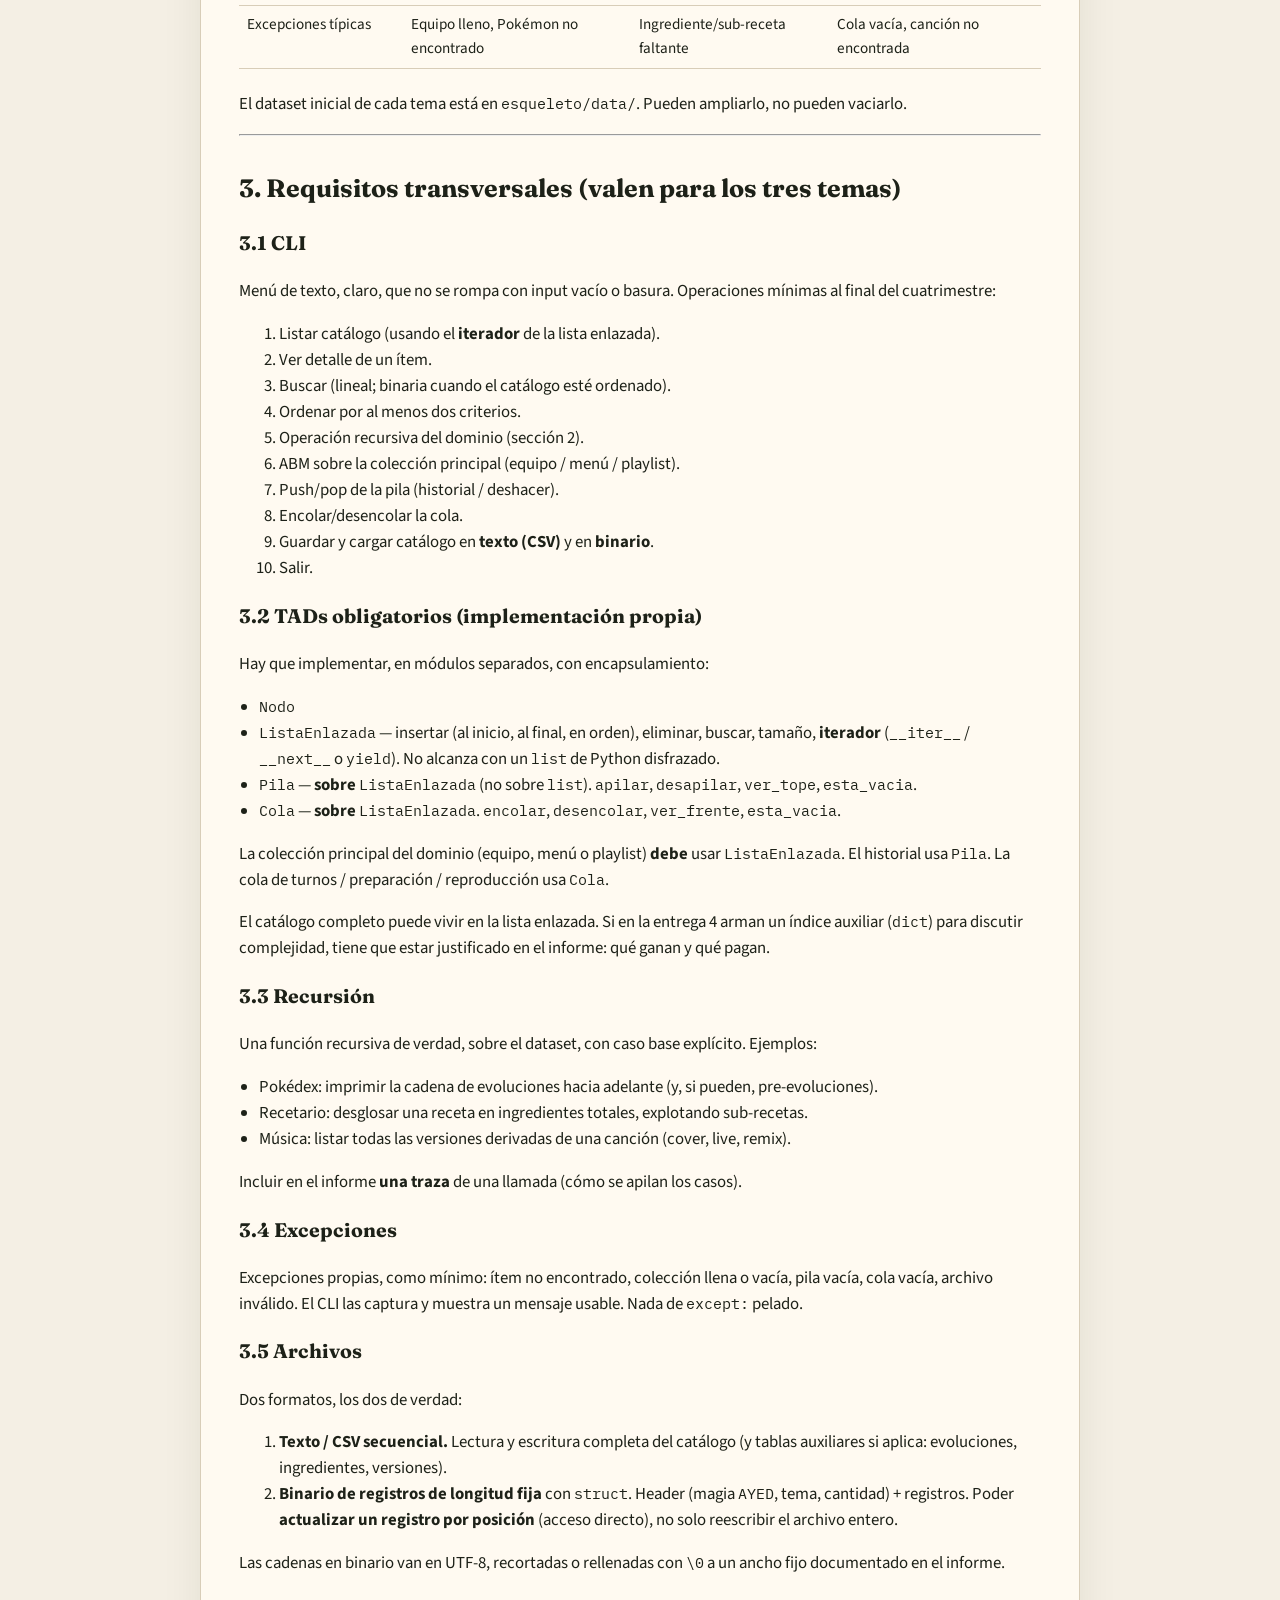
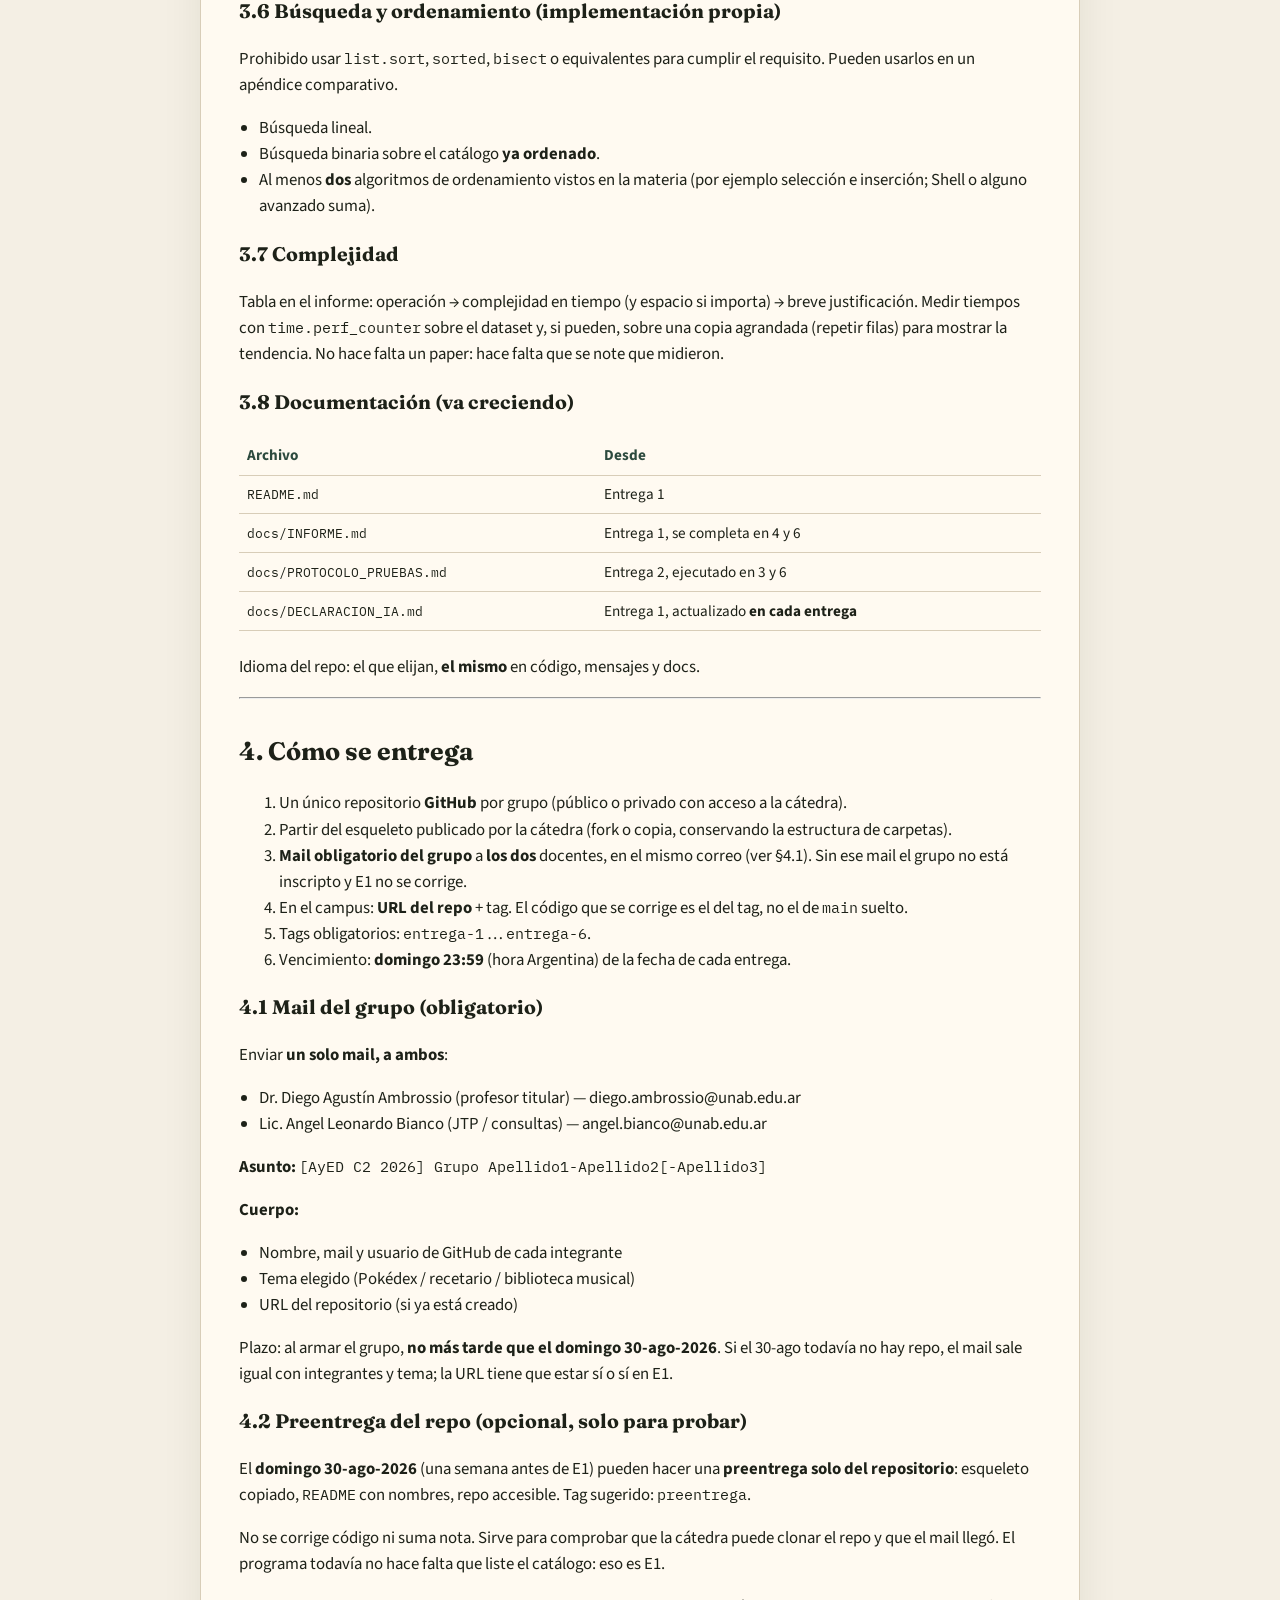
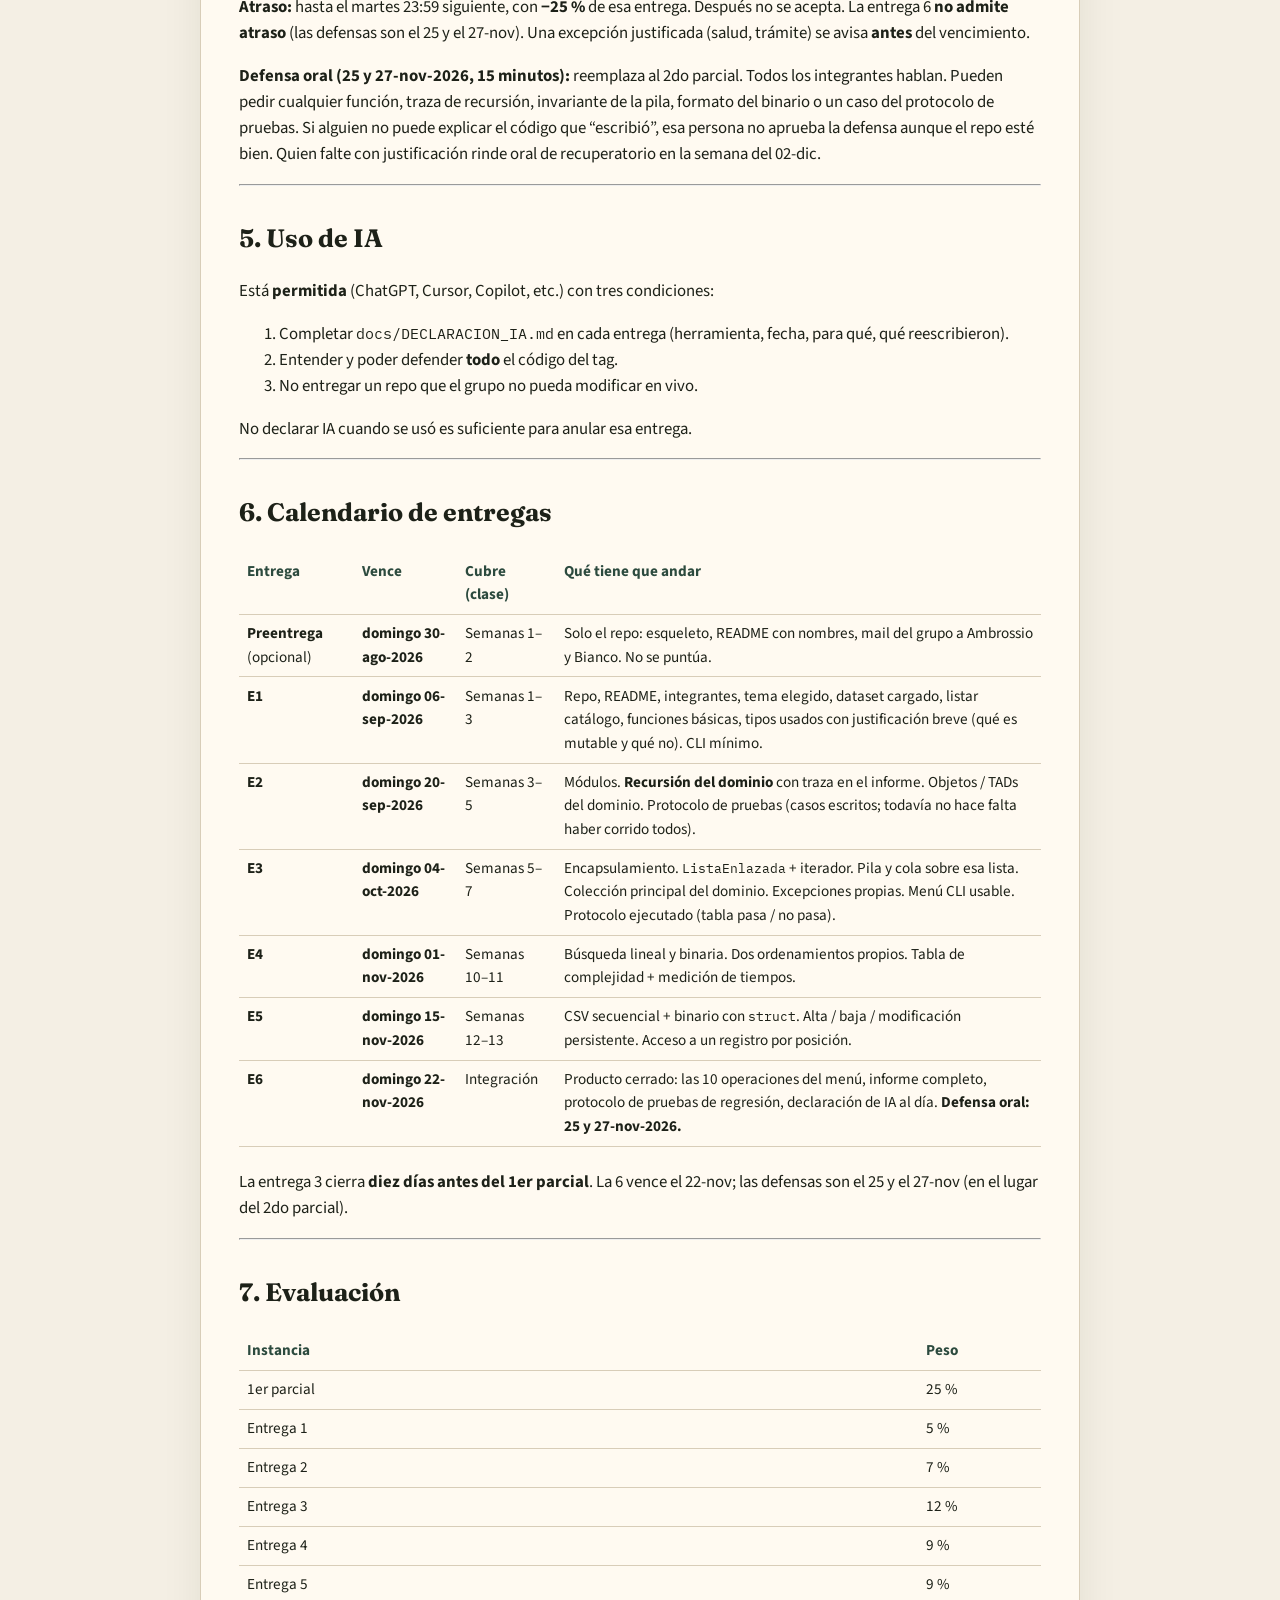
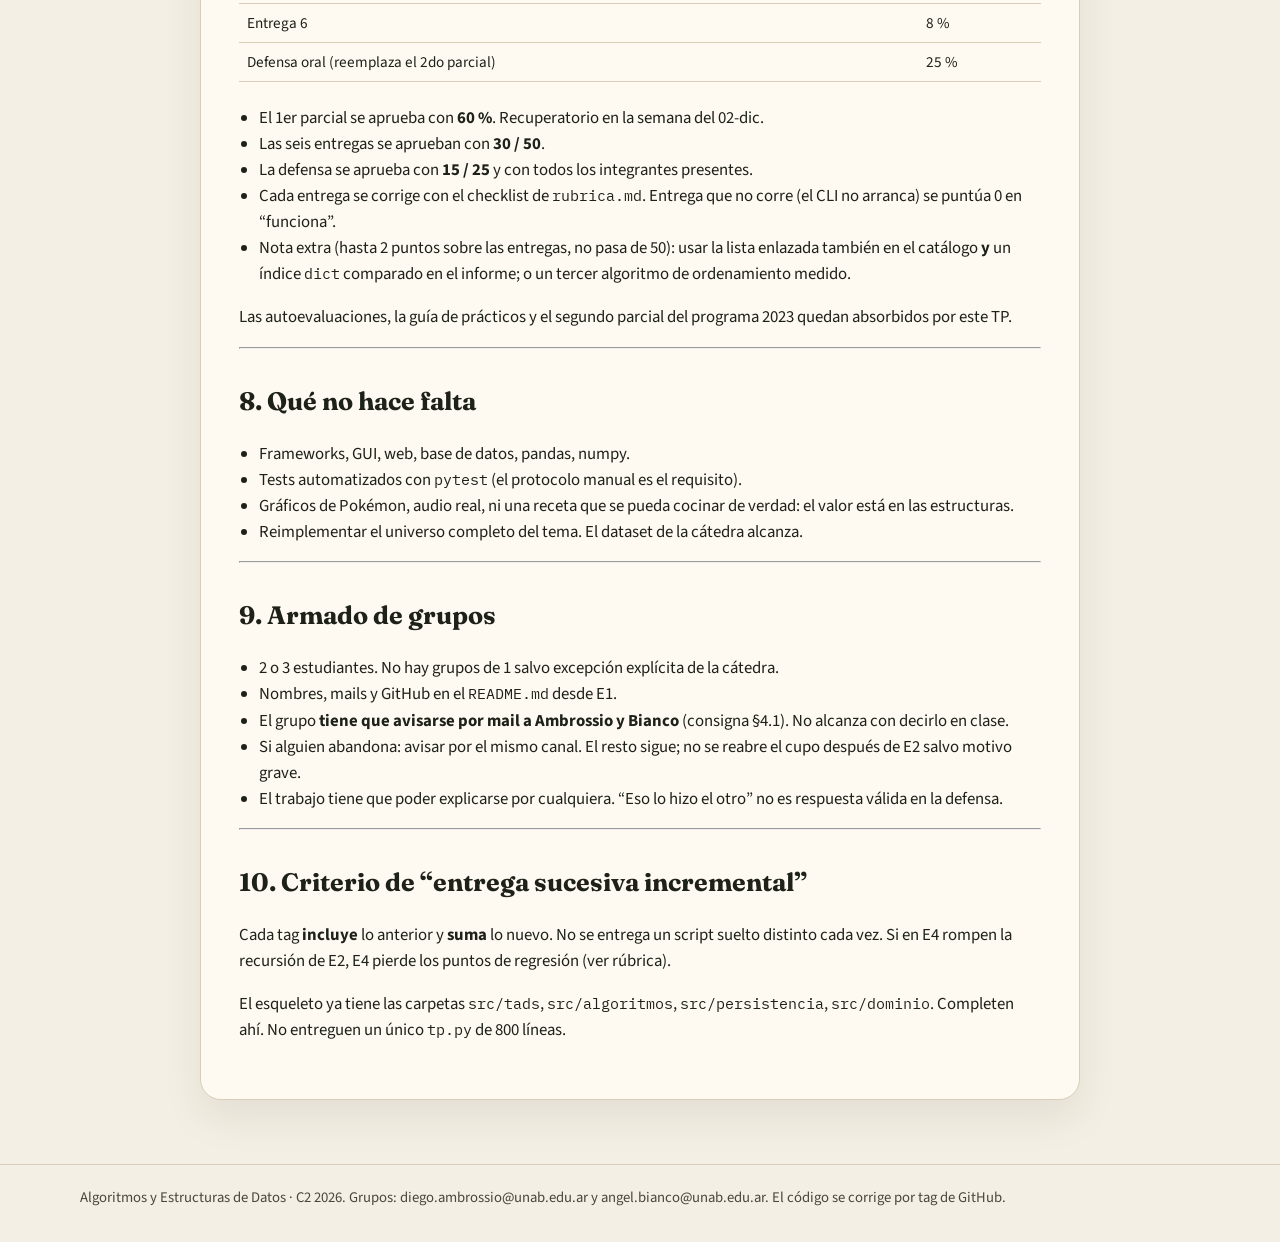
==== commit e1b6535a: "Exigir mail del grupo a Ambrossio y Bianco, y preentrega opcional del repo el 30-ago. Co-authored-by" ====
--- a/docs/consigna.html
+++ b/docs/consigna.html
@@ -231,10 +231,28 @@
 <ol>
 <li>Un único repositorio <strong>GitHub</strong> por grupo (público o privado con acceso a la cátedra).</li>
 <li>Partir del esqueleto publicado por la cátedra (fork o copia, conservando la estructura de carpetas).</li>
+<li><strong>Mail obligatorio del grupo</strong> a <strong>los dos</strong> docentes, en el mismo correo (ver §4.1). Sin ese mail el grupo no está inscripto y E1 no se corrige.</li>
 <li>En el campus: <strong>URL del repo</strong> + tag. El código que se corrige es el del tag, no el de <code>main</code> suelto.</li>
 <li>Tags obligatorios: <code>entrega-1</code> … <code>entrega-6</code>.</li>
 <li>Vencimiento: <strong>domingo 23:59</strong> (hora Argentina) de la fecha de cada entrega.</li>
 </ol>
+<h3>4.1 Mail del grupo (obligatorio)</h3>
+<p>Enviar <strong>un solo mail, a ambos</strong>:</p>
+<ul>
+<li>Dr. Diego Agustín Ambrossio (profesor titular) — diego.ambrossio@unab.edu.ar</li>
+<li>Lic. Angel Leonardo Bianco (JTP / consultas) — angel.bianco@unab.edu.ar</li>
+</ul>
+<p><strong>Asunto:</strong> <code>[AyED C2 2026] Grupo Apellido1-Apellido2[-Apellido3]</code></p>
+<p><strong>Cuerpo:</strong></p>
+<ul>
+<li>Nombre, mail y usuario de GitHub de cada integrante</li>
+<li>Tema elegido (Pokédex / recetario / biblioteca musical)</li>
+<li>URL del repositorio (si ya está creado)</li>
+</ul>
+<p>Plazo: al armar el grupo, <strong>no más tarde que el domingo 30-ago-2026</strong>. Si el 30-ago todavía no hay repo, el mail sale igual con integrantes y tema; la URL tiene que estar sí o sí en E1.</p>
+<h3>4.2 Preentrega del repo (opcional, solo para probar)</h3>
+<p>El <strong>domingo 30-ago-2026</strong> (una semana antes de E1) pueden hacer una <strong>preentrega solo del repositorio</strong>: esqueleto copiado, <code>README</code> con nombres, repo accesible. Tag sugerido: <code>preentrega</code>.</p>
+<p>No se corrige código ni suma nota. Sirve para comprobar que la cátedra puede clonar el repo y que el mail llegó. El programa todavía no hace falta que liste el catálogo: eso es E1.</p>
 <p><strong>Atraso:</strong> hasta el martes 23:59 siguiente, con <strong>−25 %</strong> de esa entrega. Después no se acepta. La entrega 6 <strong>no admite atraso</strong> (las defensas son el 25 y el 27-nov). Una excepción justificada (salud, trámite) se avisa <strong>antes</strong> del vencimiento.</p>
 <p><strong>Defensa oral (25 y 27-nov-2026, 15 minutos):</strong> reemplaza al 2do parcial. Todos los integrantes hablan. Pueden pedir cualquier función, traza de recursión, invariante de la pila, formato del binario o un caso del protocolo de pruebas. Si alguien no puede explicar el código que “escribió”, esa persona no aprueba la defensa aunque el repo esté bien. Quien falte con justificación rinde oral de recuperatorio en la semana del 02-dic.</p>
 <hr />
@@ -259,6 +277,12 @@
 </thead>
 <tbody>
 <tr>
+<td><strong>Preentrega</strong> (opcional)</td>
+<td><strong>domingo 30-ago-2026</strong></td>
+<td>Semanas 1–2</td>
+<td>Solo el repo: esqueleto, README con nombres, mail del grupo a Ambrossio y Bianco. No se puntúa.</td>
+</tr>
+<tr>
 <td><strong>E1</strong></td>
 <td><strong>domingo 06-sep-2026</strong></td>
 <td>Semanas 1–3</td>
@@ -362,7 +386,8 @@
 <ul>
 <li>2 o 3 estudiantes. No hay grupos de 1 salvo excepción explícita de la cátedra.</li>
 <li>Nombres, mails y GitHub en el <code>README.md</code> desde E1.</li>
-<li>Si alguien abandona: avisar. El resto sigue; no se reabre el cupo después de E2 salvo motivo grave.</li>
+<li>El grupo <strong>tiene que avisarse por mail a Ambrossio y Bianco</strong> (consigna §4.1). No alcanza con decirlo en clase.</li>
+<li>Si alguien abandona: avisar por el mismo canal. El resto sigue; no se reabre el cupo después de E2 salvo motivo grave.</li>
 <li>El trabajo tiene que poder explicarse por cualquiera. “Eso lo hizo el otro” no es respuesta válida en la defensa.</li>
 </ul>
 <hr />
@@ -371,7 +396,7 @@
 <p>El esqueleto ya tiene las carpetas <code>src/tads</code>, <code>src/algoritmos</code>, <code>src/persistencia</code>, <code>src/dominio</code>. Completen ahí. No entreguen un único <code>tp.py</code> de 800 líneas.</p>
   </main>
   <footer class="site-footer">
-    <div class="wrap">Algoritmos y Estructuras de Datos · C2 2026. El código se corrige por tag de GitHub; esta página es la consigna para leer.</div>
+    <div class="wrap">Algoritmos y Estructuras de Datos · C2 2026. Grupos: diego.ambrossio@unab.edu.ar y angel.bianco@unab.edu.ar. El código se corrige por tag de GitHub.</div>
   </footer>
 </body>
 </html>
